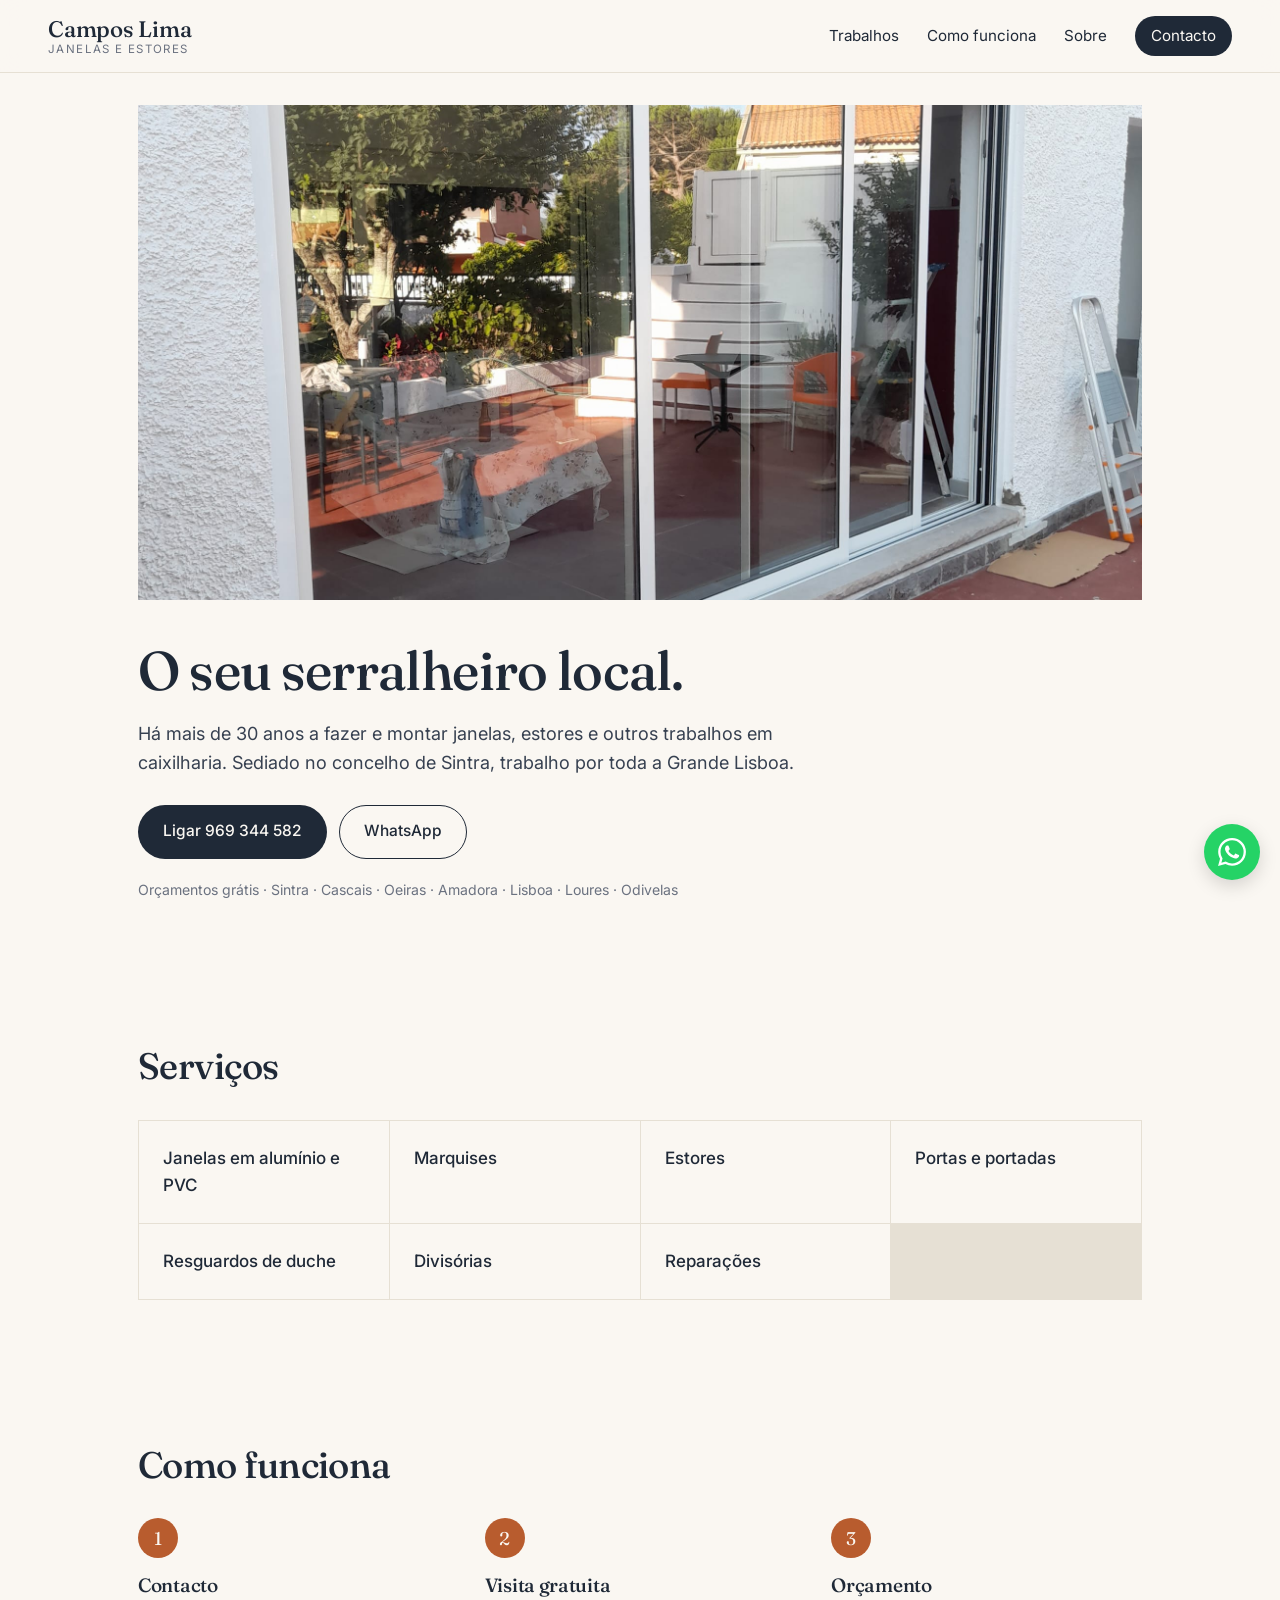
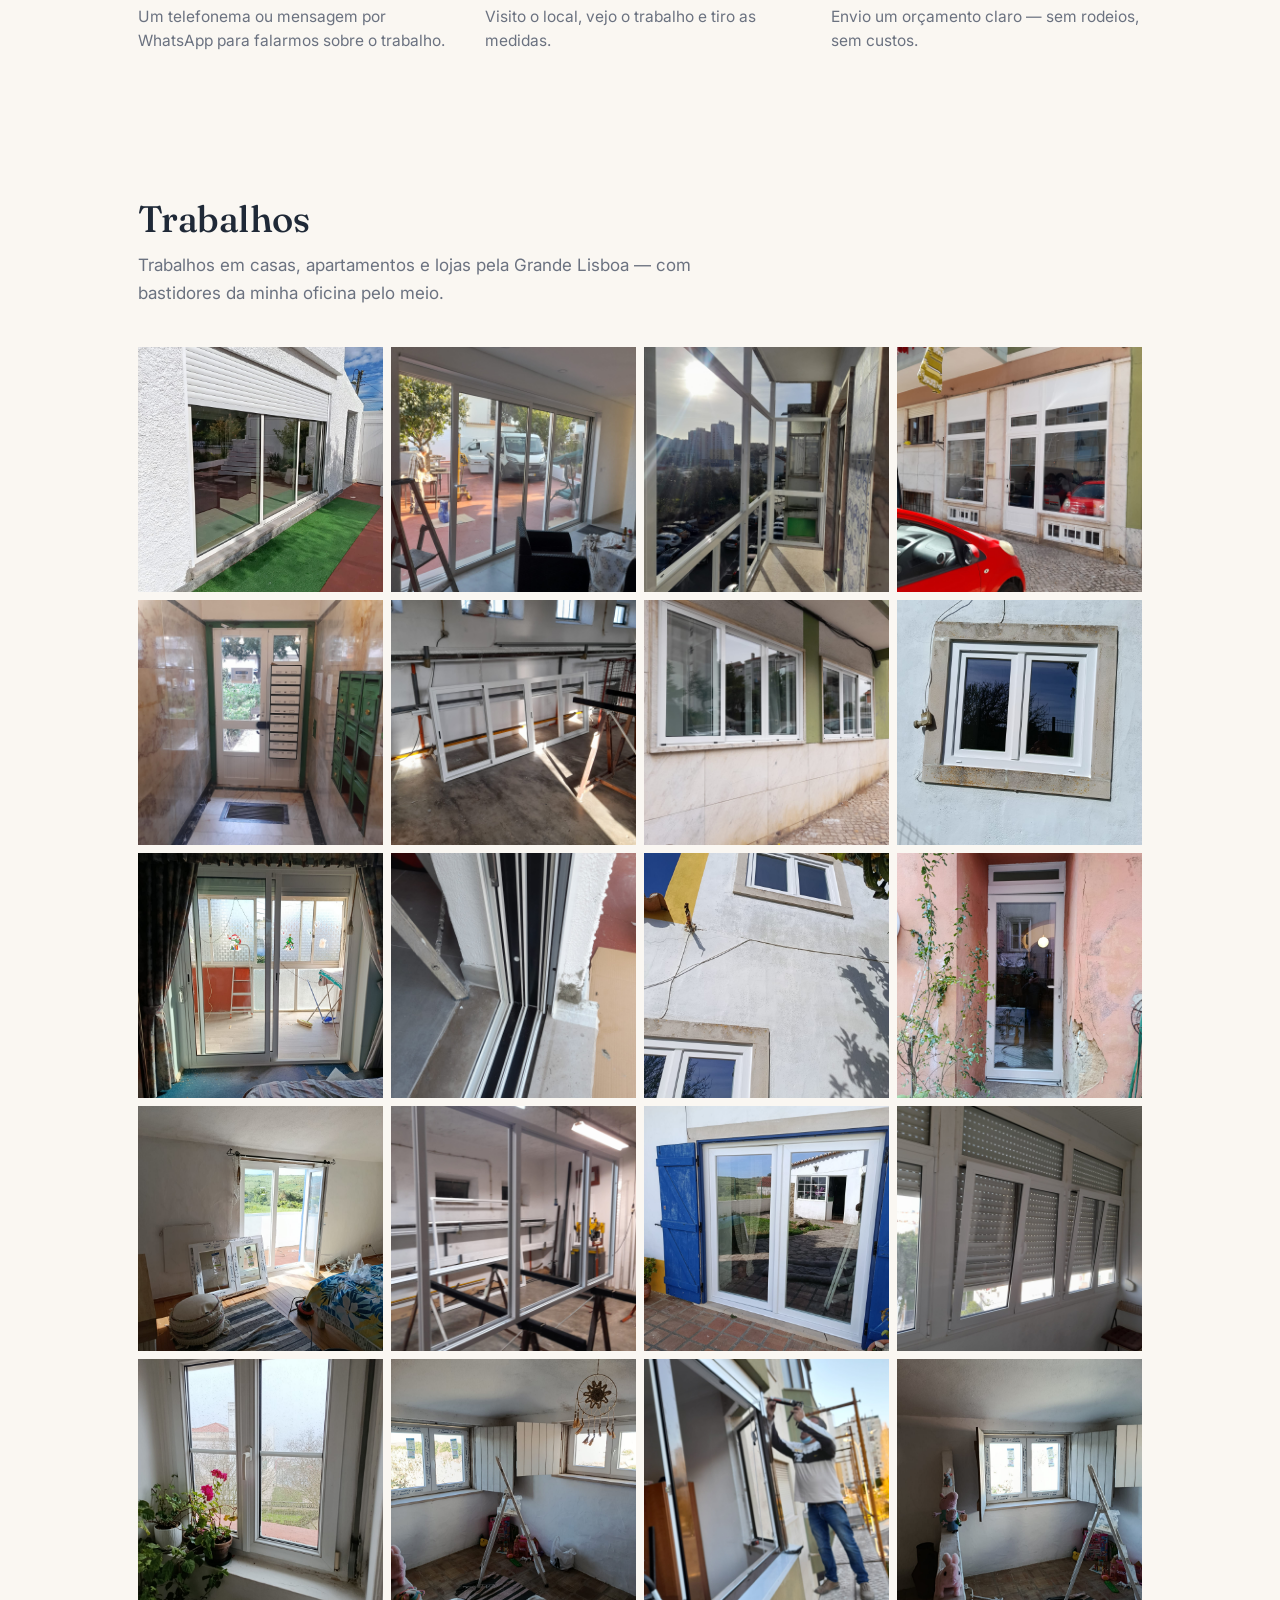
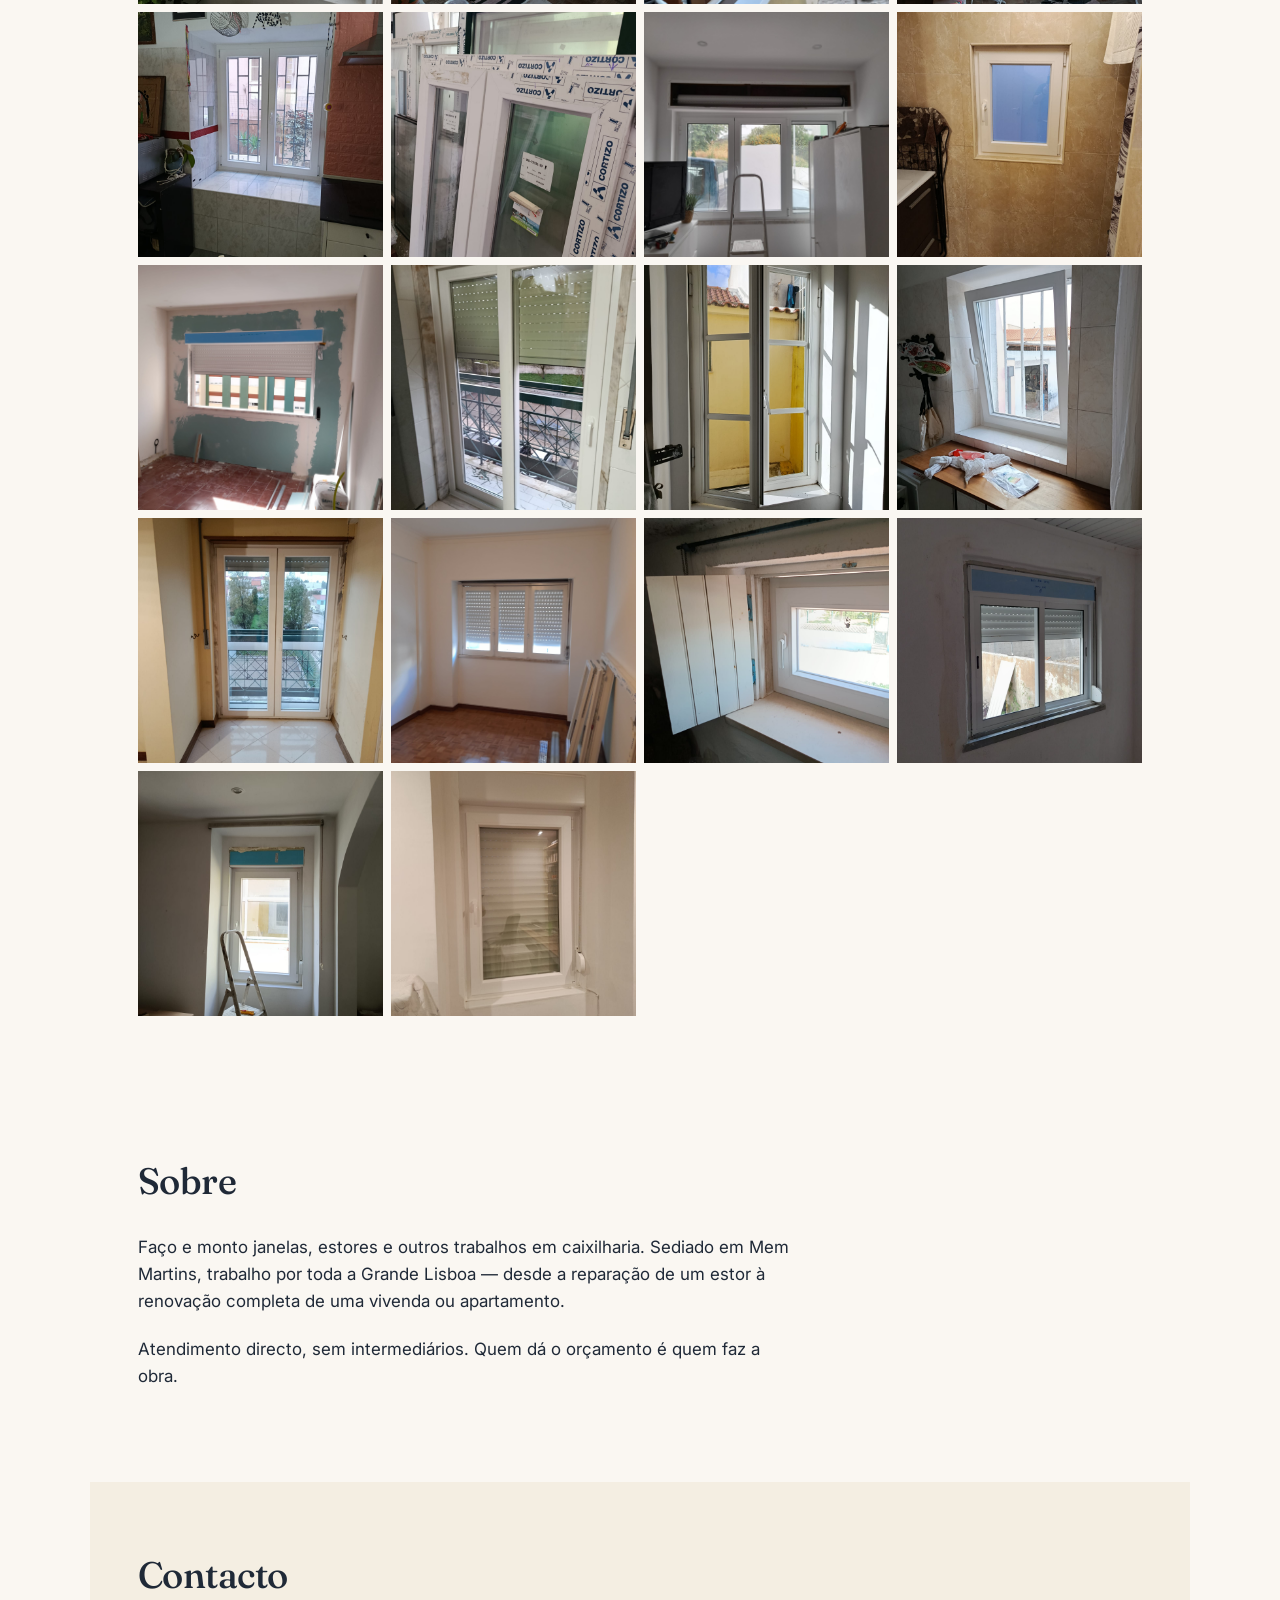
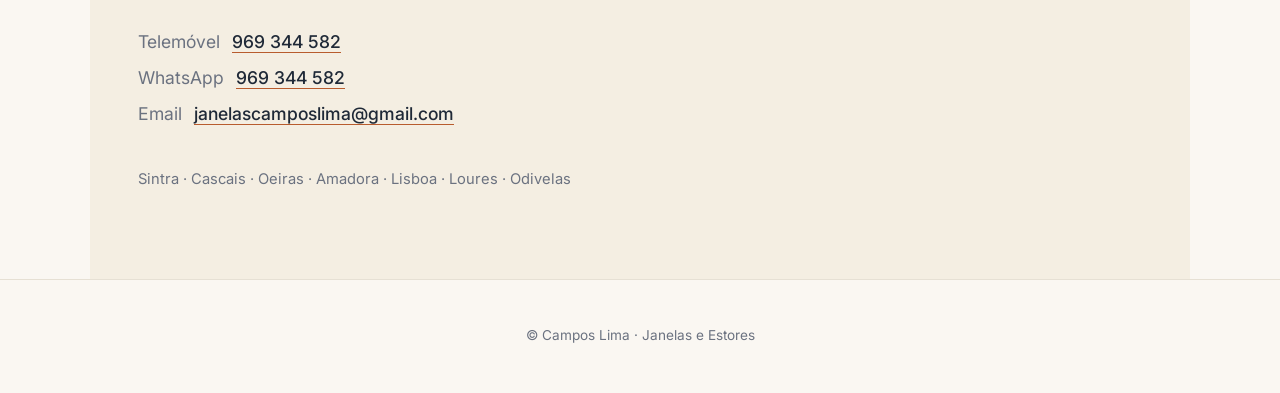
==== index.html @ 86a6bb9d "Refinar copy: tratamento formal, 1ª pessoa Sr. Lima, "caixilharia" como umbrella, geografia clara - " ====
<!DOCTYPE html>
<html lang="pt-PT">
<head>
  <meta charset="UTF-8">
  <meta name="viewport" content="width=device-width, initial-scale=1">
  <title>Campos Lima — Janelas e Estores | Sintra · Grande Lisboa</title>
  <meta name="description" content="Caixilharia em alumínio e PVC: janelas, estores, marquises, portas e reparações. Há mais de 30 anos a servir Sintra, Cascais, Oeiras, Amadora, Lisboa, Loures e Odivelas. Orçamentos grátis.">

  <link rel="preconnect" href="https://fonts.googleapis.com">
  <link rel="preconnect" href="https://fonts.gstatic.com" crossorigin>
  <link rel="stylesheet" href="https://fonts.googleapis.com/css2?family=Fraunces:opsz,wght@9..144,400;9..144,500&family=Inter:wght@400;500&display=swap">

  <link rel="stylesheet" href="style.css">
</head>
<body>

  <header class="header">
    <a href="/" class="brand">
      <span class="brand-name">Campos Lima</span>
      <span class="brand-tag">Janelas e Estores</span>
    </a>
    <nav class="nav">
      <a href="#trabalhos">Trabalhos</a>
      <a href="#como-funciona">Como funciona</a>
      <a href="#sobre">Sobre</a>
      <a href="#contacto" class="cta">Contacto</a>
    </nav>
  </header>

  <main>

    <section class="section hero">
      <img class="hero-photo" src="fotos/obra-01.jpg" alt="Trabalho em janelas e marquise de Campos Lima">
      <div class="hero-text">
        <h1>O seu serralheiro local.</h1>
        <p class="lead">Há mais de 30 anos a fazer e montar janelas, estores e outros trabalhos em caixilharia. Sediado no concelho de Sintra, trabalho por toda a Grande Lisboa.</p>
        <div class="actions">
          <a href="tel:+351969344582" class="btn btn-primary">Ligar 969 344 582</a>
          <a href="https://wa.me/351969344582" class="btn btn-ghost">WhatsApp</a>
        </div>
        <p class="hero-meta">Orçamentos grátis · Sintra · Cascais · Oeiras · Amadora · Lisboa · Loures · Odivelas</p>
      </div>
    </section>

    <section class="section services">
      <h2>Serviços</h2>
      <ul class="services-list">
        <li>Janelas em alumínio e PVC</li>
        <li>Marquises</li>
        <li>Estores</li>
        <li>Portas e portadas</li>
        <li>Resguardos de duche</li>
        <li>Divisórias</li>
        <li>Reparações</li>
      </ul>
    </section>

    <section class="section process" id="como-funciona">
      <h2>Como funciona</h2>
      <ol class="steps">
        <li>
          <span class="step-number">1</span>
          <h3>Contacto</h3>
          <p>Um telefonema ou mensagem por WhatsApp para falarmos sobre o trabalho.</p>
        </li>
        <li>
          <span class="step-number">2</span>
          <h3>Visita gratuita</h3>
          <p>Visito o local, vejo o trabalho e tiro as medidas.</p>
        </li>
        <li>
          <span class="step-number">3</span>
          <h3>Orçamento</h3>
          <p>Envio um orçamento claro — sem rodeios, sem custos.</p>
        </li>
      </ol>
    </section>

    <section class="section portfolio" id="trabalhos">
      <h2>Trabalhos</h2>
      <p class="section-intro">Trabalhos em casas, apartamentos e lojas pela Grande Lisboa — com bastidores da minha oficina pelo meio.</p>
      <ul class="gallery">
        <li><img src="fotos/obra-02.jpg" alt="Trabalho Campos Lima" loading="lazy"></li>
        <li><img src="fotos/obra-03.jpg" alt="Trabalho Campos Lima" loading="lazy"></li>
        <li><img src="fotos/obra-04.jpg" alt="Trabalho Campos Lima" loading="lazy"></li>
        <li><img src="fotos/obra-05.jpg" alt="Trabalho Campos Lima" loading="lazy"></li>
        <li><img src="fotos/obra-06.jpg" alt="Trabalho Campos Lima" loading="lazy"></li>
        <li><img src="fotos/obra-07.jpg" alt="Trabalho Campos Lima" loading="lazy"></li>
        <li><img src="fotos/obra-08.jpg" alt="Trabalho Campos Lima" loading="lazy"></li>
        <li><img src="fotos/obra-09.jpg" alt="Trabalho Campos Lima" loading="lazy"></li>
        <li><img src="fotos/obra-10.jpg" alt="Trabalho Campos Lima" loading="lazy"></li>
        <li><img src="fotos/obra-11.jpg" alt="Trabalho Campos Lima" loading="lazy"></li>
        <li><img src="fotos/obra-12.jpg" alt="Trabalho Campos Lima" loading="lazy"></li>
        <li><img src="fotos/obra-13.jpg" alt="Trabalho Campos Lima" loading="lazy"></li>
        <li><img src="fotos/obra-14.jpg" alt="Trabalho Campos Lima" loading="lazy"></li>
        <li><img src="fotos/obra-15.jpg" alt="Trabalho Campos Lima" loading="lazy"></li>
        <li><img src="fotos/obra-16.jpg" alt="Trabalho Campos Lima" loading="lazy"></li>
        <li><img src="fotos/obra-17.jpg" alt="Trabalho Campos Lima" loading="lazy"></li>
        <li><img src="fotos/obra-18.jpg" alt="Trabalho Campos Lima" loading="lazy"></li>
        <li><img src="fotos/obra-19.jpg" alt="Trabalho Campos Lima" loading="lazy"></li>
        <li><img src="fotos/obra-20.jpg" alt="Trabalho Campos Lima" loading="lazy"></li>
        <li><img src="fotos/obra-21.jpg" alt="Trabalho Campos Lima" loading="lazy"></li>
        <li><img src="fotos/obra-22.jpg" alt="Trabalho Campos Lima" loading="lazy"></li>
        <li><img src="fotos/obra-23.jpg" alt="Trabalho Campos Lima" loading="lazy"></li>
        <li><img src="fotos/obra-24.jpg" alt="Trabalho Campos Lima" loading="lazy"></li>
        <li><img src="fotos/obra-25.jpg" alt="Trabalho Campos Lima" loading="lazy"></li>
        <li><img src="fotos/obra-26.jpg" alt="Trabalho Campos Lima" loading="lazy"></li>
        <li><img src="fotos/obra-27.jpg" alt="Trabalho Campos Lima" loading="lazy"></li>
        <li><img src="fotos/obra-28.jpg" alt="Trabalho Campos Lima" loading="lazy"></li>
        <li><img src="fotos/obra-29.jpg" alt="Trabalho Campos Lima" loading="lazy"></li>
        <li><img src="fotos/obra-30.jpg" alt="Trabalho Campos Lima" loading="lazy"></li>
        <li><img src="fotos/obra-31.jpg" alt="Trabalho Campos Lima" loading="lazy"></li>
        <li><img src="fotos/obra-32.jpg" alt="Trabalho Campos Lima" loading="lazy"></li>
        <li><img src="fotos/obra-33.jpg" alt="Trabalho Campos Lima" loading="lazy"></li>
        <li><img src="fotos/obra-34.jpg" alt="Trabalho Campos Lima" loading="lazy"></li>
        <li><img src="fotos/obra-35.jpg" alt="Trabalho Campos Lima" loading="lazy"></li>
      </ul>
    </section>

    <section class="section about" id="sobre">
      <h2>Sobre</h2>
      <p>Faço e monto janelas, estores e outros trabalhos em caixilharia. Sediado em Mem Martins, trabalho por toda a Grande Lisboa — desde a reparação de um estor à renovação completa de uma vivenda ou apartamento.</p>
      <p>Atendimento directo, sem intermediários. Quem dá o orçamento é quem faz a obra.</p>
    </section>

    <section class="section contact" id="contacto">
      <h2>Contacto</h2>
      <p class="contact-line"><span class="label">Telemóvel</span><a href="tel:+351969344582">969 344 582</a></p>
      <p class="contact-line"><span class="label">WhatsApp</span><a href="https://wa.me/351969344582">969 344 582</a></p>
      <p class="contact-line"><span class="label">Email</span><a href="mailto:janelascamposlima@gmail.com">janelascamposlima@gmail.com</a></p>
      <p class="contact-area">Sintra · Cascais · Oeiras · Amadora · Lisboa · Loures · Odivelas</p>
    </section>

  </main>

  <footer class="footer">
    <p>&copy; Campos Lima · Janelas e Estores</p>
  </footer>

  <a class="whatsapp-fab" href="https://wa.me/351969344582" target="_blank" rel="noopener" aria-label="Falar por WhatsApp">
    <svg viewBox="0 0 24 24" width="28" height="28" fill="currentColor" aria-hidden="true">
      <path d="M17.472 14.382c-.297-.149-1.758-.867-2.03-.967-.273-.099-.471-.148-.67.15-.197.297-.767.966-.94 1.164-.173.198-.347.223-.644.075-.297-.15-1.255-.463-2.39-1.475-.883-.788-1.48-1.761-1.653-2.059-.173-.297-.018-.458.13-.606.134-.133.297-.347.446-.52.149-.174.198-.298.298-.497.099-.198.05-.371-.025-.52-.075-.149-.669-1.612-.916-2.207-.242-.579-.487-.5-.669-.51-.173-.008-.371-.01-.57-.01-.198 0-.52.074-.792.372-.272.297-1.04 1.016-1.04 2.479 0 1.462 1.065 2.875 1.213 3.074.149.198 2.096 3.2 5.077 4.487.71.306 1.263.489 1.694.625.712.227 1.36.195 1.871.118.571-.085 1.758-.719 2.006-1.413.248-.694.248-1.289.173-1.413-.074-.124-.272-.198-.57-.347M12.05 21.785h-.004a9.87 9.87 0 01-5.031-1.378l-.361-.214-3.741.982.998-3.648-.235-.374a9.86 9.86 0 01-1.51-5.26c.001-5.45 4.436-9.884 9.888-9.884 2.64 0 5.122 1.03 6.988 2.898a9.825 9.825 0 012.893 6.994c-.003 5.45-4.437 9.884-9.885 9.884m8.413-18.297A11.815 11.815 0 0012.05 0C5.495 0 .16 5.335.157 11.892c0 2.096.547 4.142 1.588 5.945L.057 24l6.305-1.654a11.882 11.882 0 005.683 1.448h.005c6.554 0 11.89-5.335 11.893-11.892a11.821 11.821 0 00-3.48-8.413"/>
    </svg>
  </a>

</body>
</html>
---- style.css ----
/* Campos Lima — Janelas e Estores
 * Paleta: warm precision (charcoal + cream + ocre)
 * Tipografia: Fraunces (serif, headings) + Inter (sans, body)
 * Zero JS, zero build, zero dependências além das fontes
 */

:root {
  --ink: #1f2937;
  --paper: #faf7f2;
  --paper-warm: #f4eee2;
  --accent: #b85c2e;
  --muted: #6b7280;
  --line: #e6e0d4;
  --whatsapp: #25d366;

  --max: 1100px;
  --gutter: clamp(1.25rem, 4vw, 3rem);
}

*, *::before, *::after { box-sizing: border-box; }

html { scroll-behavior: smooth; }

body {
  margin: 0;
  font: 400 1.0625rem/1.6 'Inter', system-ui, -apple-system, sans-serif;
  color: var(--ink);
  background: var(--paper);
  -webkit-font-smoothing: antialiased;
  text-rendering: optimizeLegibility;
}

img { display: block; max-width: 100%; }

a { color: inherit; text-decoration: none; }

h1, h2, h3 {
  font-family: 'Fraunces', Georgia, serif;
  font-weight: 500;
  line-height: 1.15;
  letter-spacing: -0.015em;
  margin: 0;
}

/* ---------- Header ---------- */

.header {
  position: sticky;
  top: 0;
  z-index: 50;
  display: flex;
  align-items: center;
  justify-content: space-between;
  gap: 2rem;
  padding: 1rem var(--gutter);
  background: rgba(250, 247, 242, 0.9);
  backdrop-filter: blur(12px);
  border-bottom: 1px solid var(--line);
}

.brand { display: flex; flex-direction: column; line-height: 1.1; }
.brand-name {
  font-family: 'Fraunces', serif;
  font-size: 1.4rem;
  font-weight: 500;
  letter-spacing: -0.01em;
}
.brand-tag {
  font-size: 0.72rem;
  letter-spacing: 0.12em;
  text-transform: uppercase;
  color: var(--muted);
  margin-top: 2px;
}

.nav {
  display: flex;
  gap: 1.75rem;
  align-items: center;
  font-size: 0.95rem;
}
.nav .cta {
  background: var(--ink);
  color: var(--paper);
  padding: 0.5rem 1rem;
  border-radius: 999px;
}

@media (max-width: 720px) {
  .nav a:not(.cta) { display: none; }
}

/* ---------- Section base ---------- */

.section {
  max-width: var(--max);
  margin: 0 auto;
  padding: 4.5rem var(--gutter);
}

.section h2 {
  font-size: clamp(1.65rem, 3.5vw, 2.3rem);
  margin-bottom: 2rem;
}

.section-intro {
  max-width: 52ch;
  color: var(--muted);
  margin: -1.25rem 0 2.5rem;
}

/* ---------- Hero ---------- */

.hero { padding-top: 2rem; }

.hero-photo {
  width: 100%;
  height: clamp(280px, 55vh, 540px);
  object-fit: cover;
  background: var(--line);
}

.hero-text { padding-top: 2.5rem; max-width: 62ch; }

.hero h1 {
  font-size: clamp(2.1rem, 5.5vw, 3.4rem);
  margin-bottom: 1rem;
}

.hero .lead {
  font-size: 1.13rem;
  color: #374151;
  margin: 0 0 1.75rem;
}

.hero-meta {
  font-size: 0.88rem;
  color: var(--muted);
  margin: 1.25rem 0 0;
}

.actions {
  display: flex;
  gap: 0.75rem;
  flex-wrap: wrap;
}

.btn {
  display: inline-block;
  padding: 0.85rem 1.5rem;
  font-size: 0.97rem;
  font-weight: 500;
  border-radius: 999px;
  border: 1px solid transparent;
  transition: transform 0.15s ease;
}
.btn:hover { transform: translateY(-1px); }
.btn-primary { background: var(--ink); color: var(--paper); }
.btn-ghost { background: transparent; border-color: var(--ink); color: var(--ink); }

/* ---------- Services ---------- */

.services-list {
  list-style: none;
  padding: 0;
  margin: 0;
  display: grid;
  grid-template-columns: repeat(auto-fit, minmax(220px, 1fr));
  gap: 1px;
  background: var(--line);
  border: 1px solid var(--line);
}

.services-list li {
  background: var(--paper);
  padding: 1.5rem;
  font-weight: 500;
}

/* ---------- Process ---------- */

.steps {
  list-style: none;
  padding: 0;
  margin: 0;
  display: grid;
  grid-template-columns: repeat(auto-fit, minmax(240px, 1fr));
  gap: 2.25rem;
}

.step-number {
  display: inline-flex;
  align-items: center;
  justify-content: center;
  width: 2.5rem;
  height: 2.5rem;
  border-radius: 50%;
  background: var(--accent);
  color: var(--paper);
  font-family: 'Fraunces', serif;
  font-size: 1.15rem;
  margin-bottom: 1rem;
}

.steps h3 { font-size: 1.2rem; margin-bottom: 0.5rem; }
.steps p { color: var(--muted); font-size: 0.97rem; margin: 0; }

/* ---------- Gallery ---------- */

.gallery {
  list-style: none;
  padding: 0;
  margin: 0;
  display: grid;
  grid-template-columns: repeat(auto-fill, minmax(220px, 1fr));
  gap: 0.5rem;
}

.gallery li {
  aspect-ratio: 1;
  overflow: hidden;
  background: var(--line);
}

.gallery img {
  width: 100%;
  height: 100%;
  object-fit: cover;
  transition: transform 0.4s ease;
}

.gallery li:hover img { transform: scale(1.04); }

/* ---------- About ---------- */

.about p {
  max-width: 60ch;
  font-size: 1.06rem;
  margin: 0 0 1.25rem;
}

/* ---------- Contact ---------- */

.contact { background: var(--paper-warm); }

.contact-line {
  font-size: 1.1rem;
  margin: 0 0 0.5rem;
}

.contact-line .label {
  color: var(--muted);
  margin-right: 0.75rem;
}

.contact-line a {
  font-weight: 500;
  border-bottom: 1px solid var(--accent);
}

.contact-area {
  color: var(--muted);
  font-size: 0.92rem;
  margin-top: 2.5rem;
}

/* ---------- Footer ---------- */

.footer {
  border-top: 1px solid var(--line);
  padding: 2rem var(--gutter);
  text-align: center;
  font-size: 0.85rem;
  color: var(--muted);
}

/* ---------- WhatsApp floating action button ---------- */

.whatsapp-fab {
  position: fixed;
  bottom: 1.25rem;
  right: 1.25rem;
  width: 56px;
  height: 56px;
  background: var(--whatsapp);
  color: white;
  border-radius: 50%;
  display: flex;
  align-items: center;
  justify-content: center;
  box-shadow: 0 6px 18px rgba(0, 0, 0, 0.15);
  z-index: 100;
  transition: transform 0.2s ease;
}

.whatsapp-fab:hover { transform: translateY(-2px); }
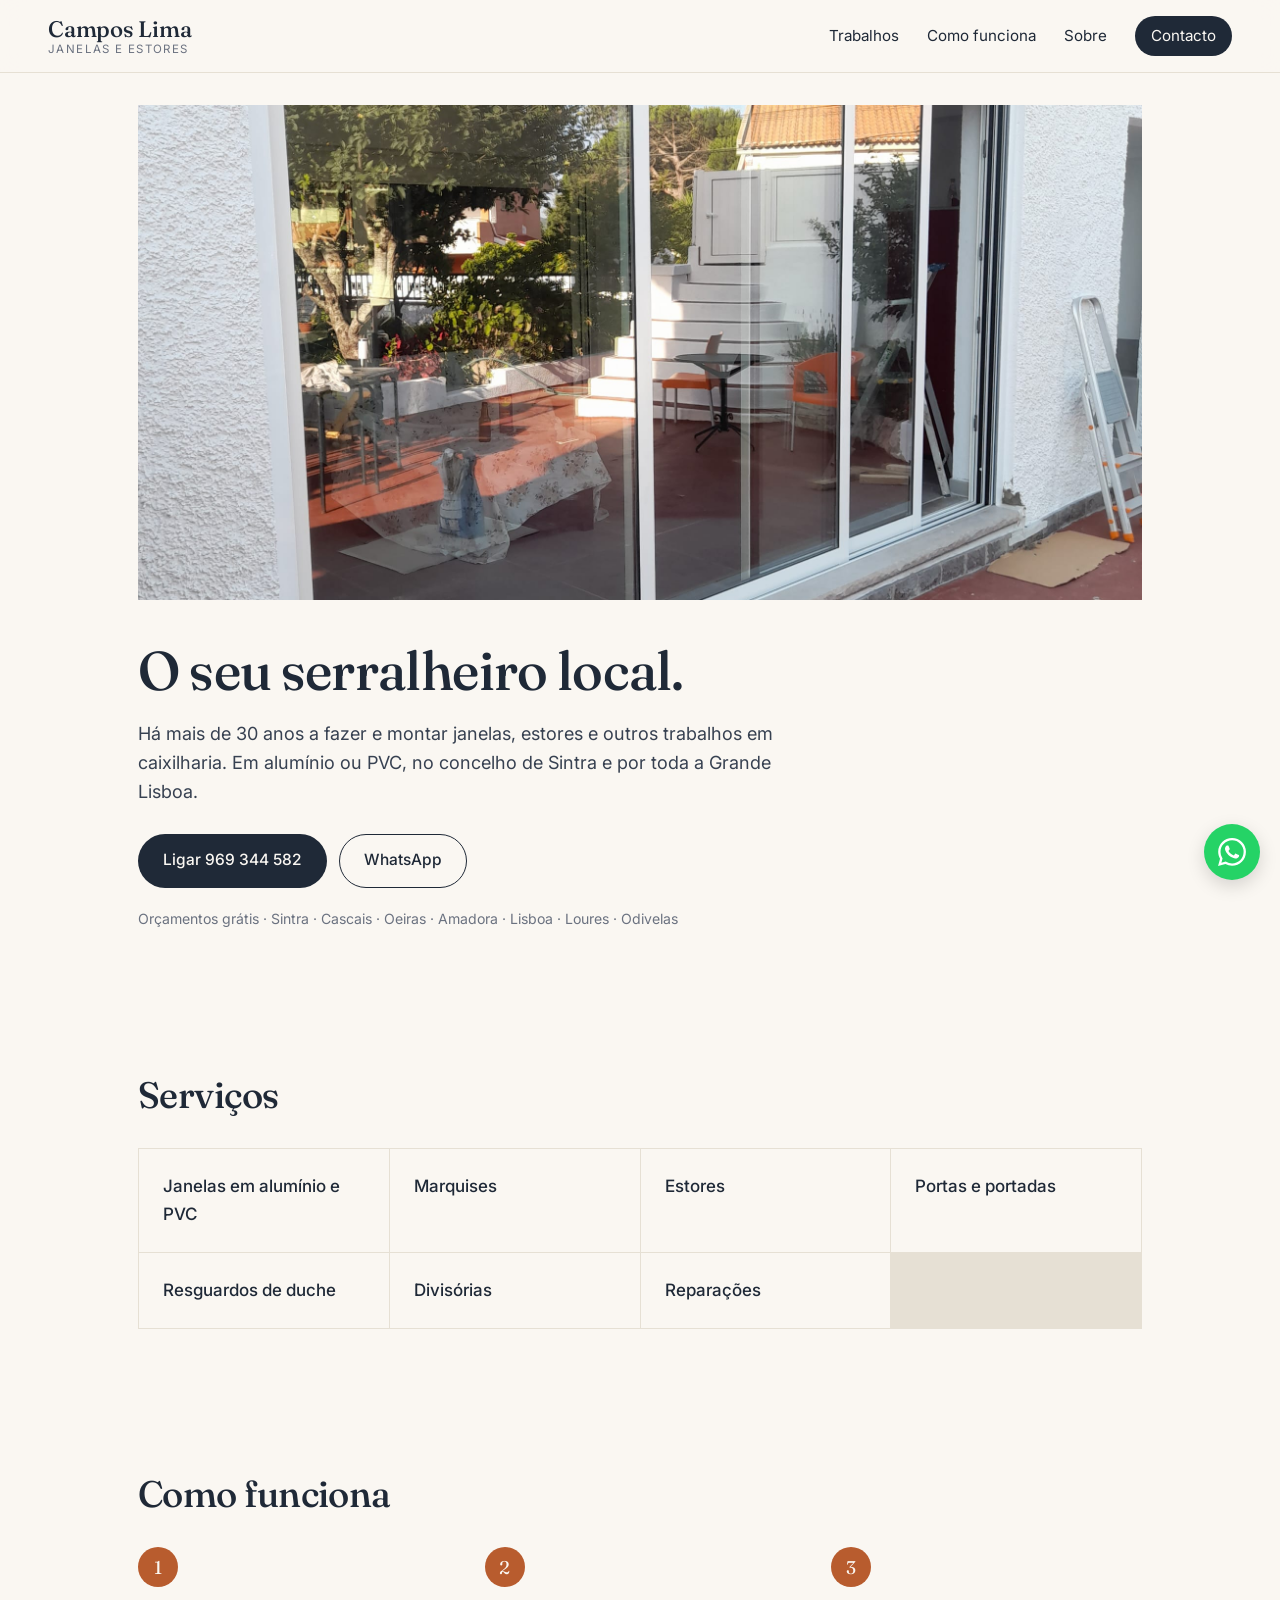
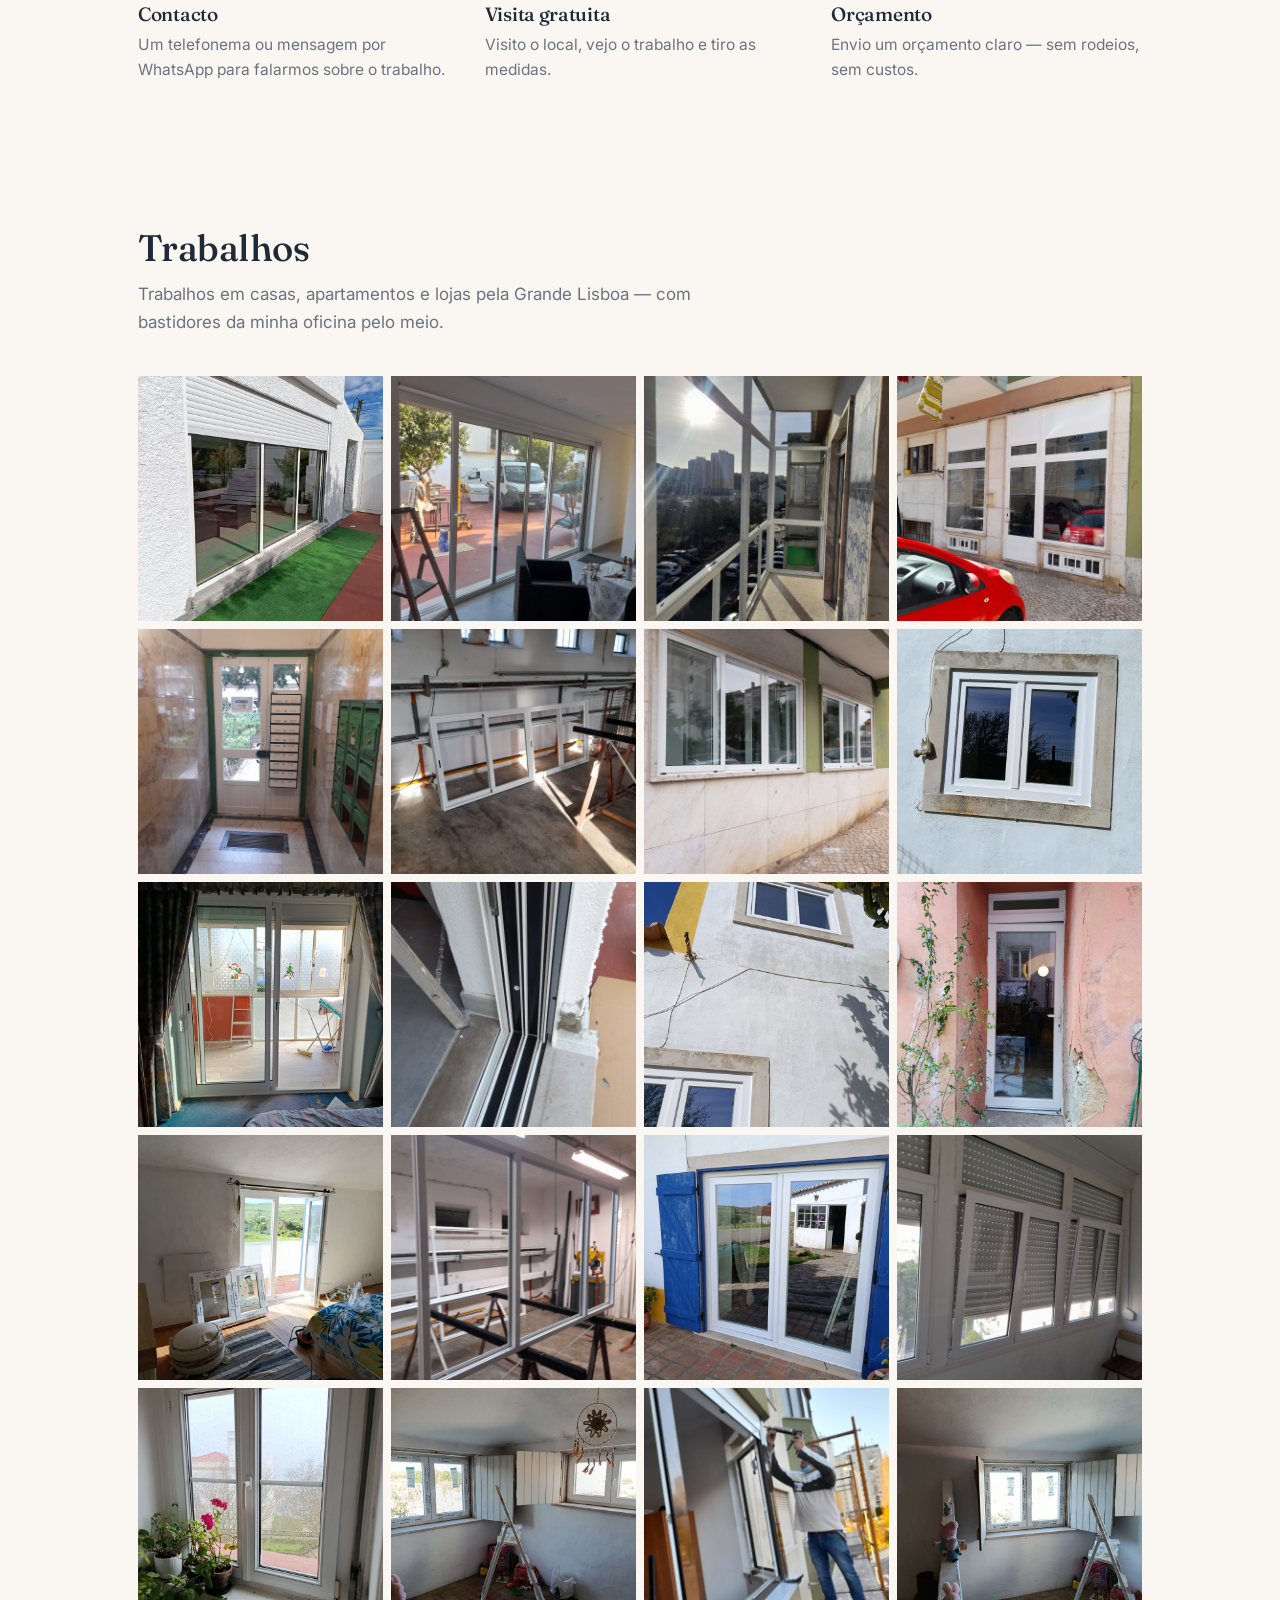
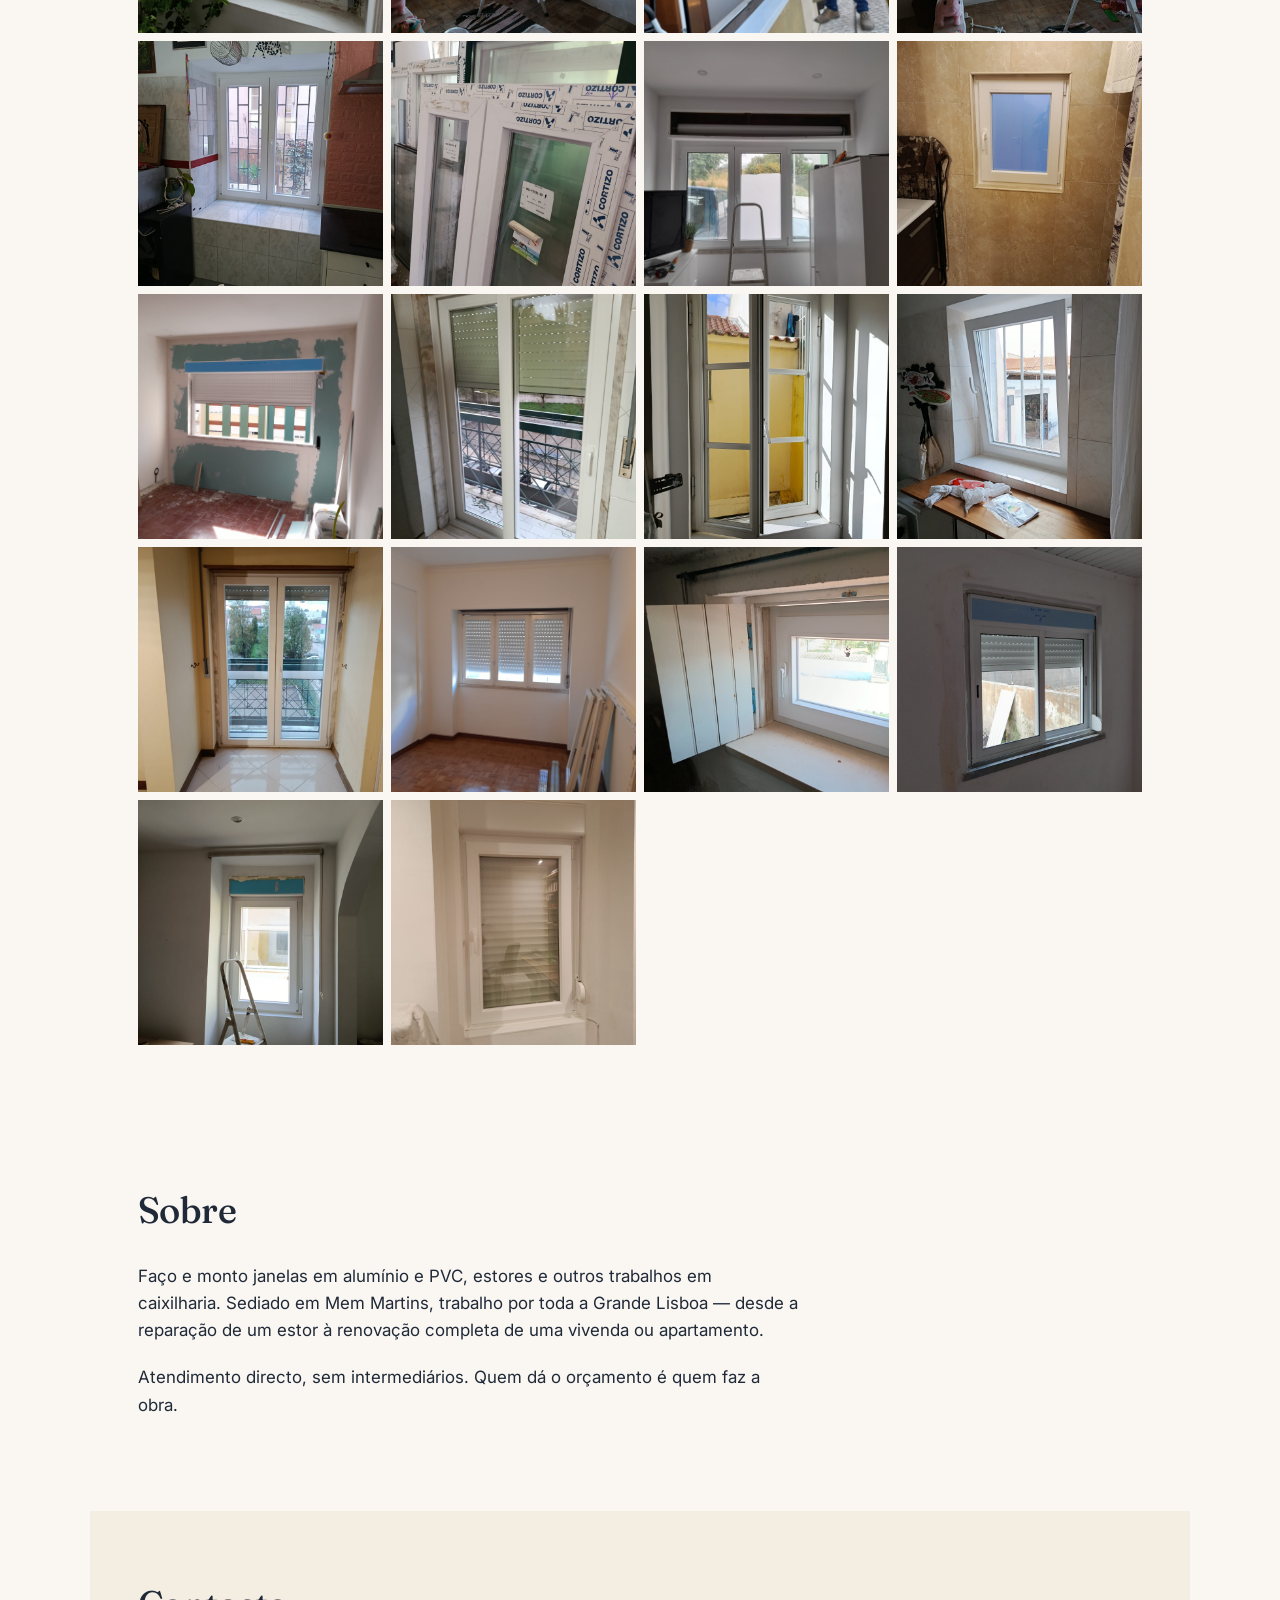
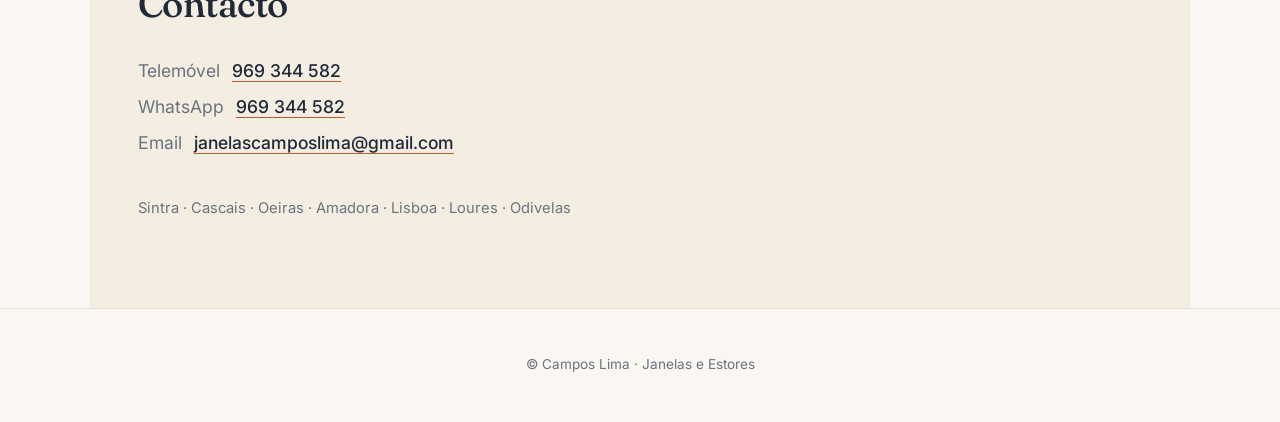
==== commit 9d1b90c7: "Clarificar alumínio + PVC sem comprometer honestidade dos 30 anos PVC é oferta mais recente — não po" ====
--- a/index.html
+++ b/index.html
@@ -33,7 +33,7 @@
       <img class="hero-photo" src="fotos/obra-01.jpg" alt="Trabalho em janelas e marquise de Campos Lima">
       <div class="hero-text">
         <h1>O seu serralheiro local.</h1>
-        <p class="lead">Há mais de 30 anos a fazer e montar janelas, estores e outros trabalhos em caixilharia. Sediado no concelho de Sintra, trabalho por toda a Grande Lisboa.</p>
+        <p class="lead">Há mais de 30 anos a fazer e montar janelas, estores e outros trabalhos em caixilharia. Em alumínio ou PVC, no concelho de Sintra e por toda a Grande Lisboa.</p>
         <div class="actions">
           <a href="tel:+351969344582" class="btn btn-primary">Ligar 969 344 582</a>
           <a href="https://wa.me/351969344582" class="btn btn-ghost">WhatsApp</a>
@@ -119,7 +119,7 @@
 
     <section class="section about" id="sobre">
       <h2>Sobre</h2>
-      <p>Faço e monto janelas, estores e outros trabalhos em caixilharia. Sediado em Mem Martins, trabalho por toda a Grande Lisboa — desde a reparação de um estor à renovação completa de uma vivenda ou apartamento.</p>
+      <p>Faço e monto janelas em alumínio e PVC, estores e outros trabalhos em caixilharia. Sediado em Mem Martins, trabalho por toda a Grande Lisboa — desde a reparação de um estor à renovação completa de uma vivenda ou apartamento.</p>
       <p>Atendimento directo, sem intermediários. Quem dá o orçamento é quem faz a obra.</p>
     </section>
 
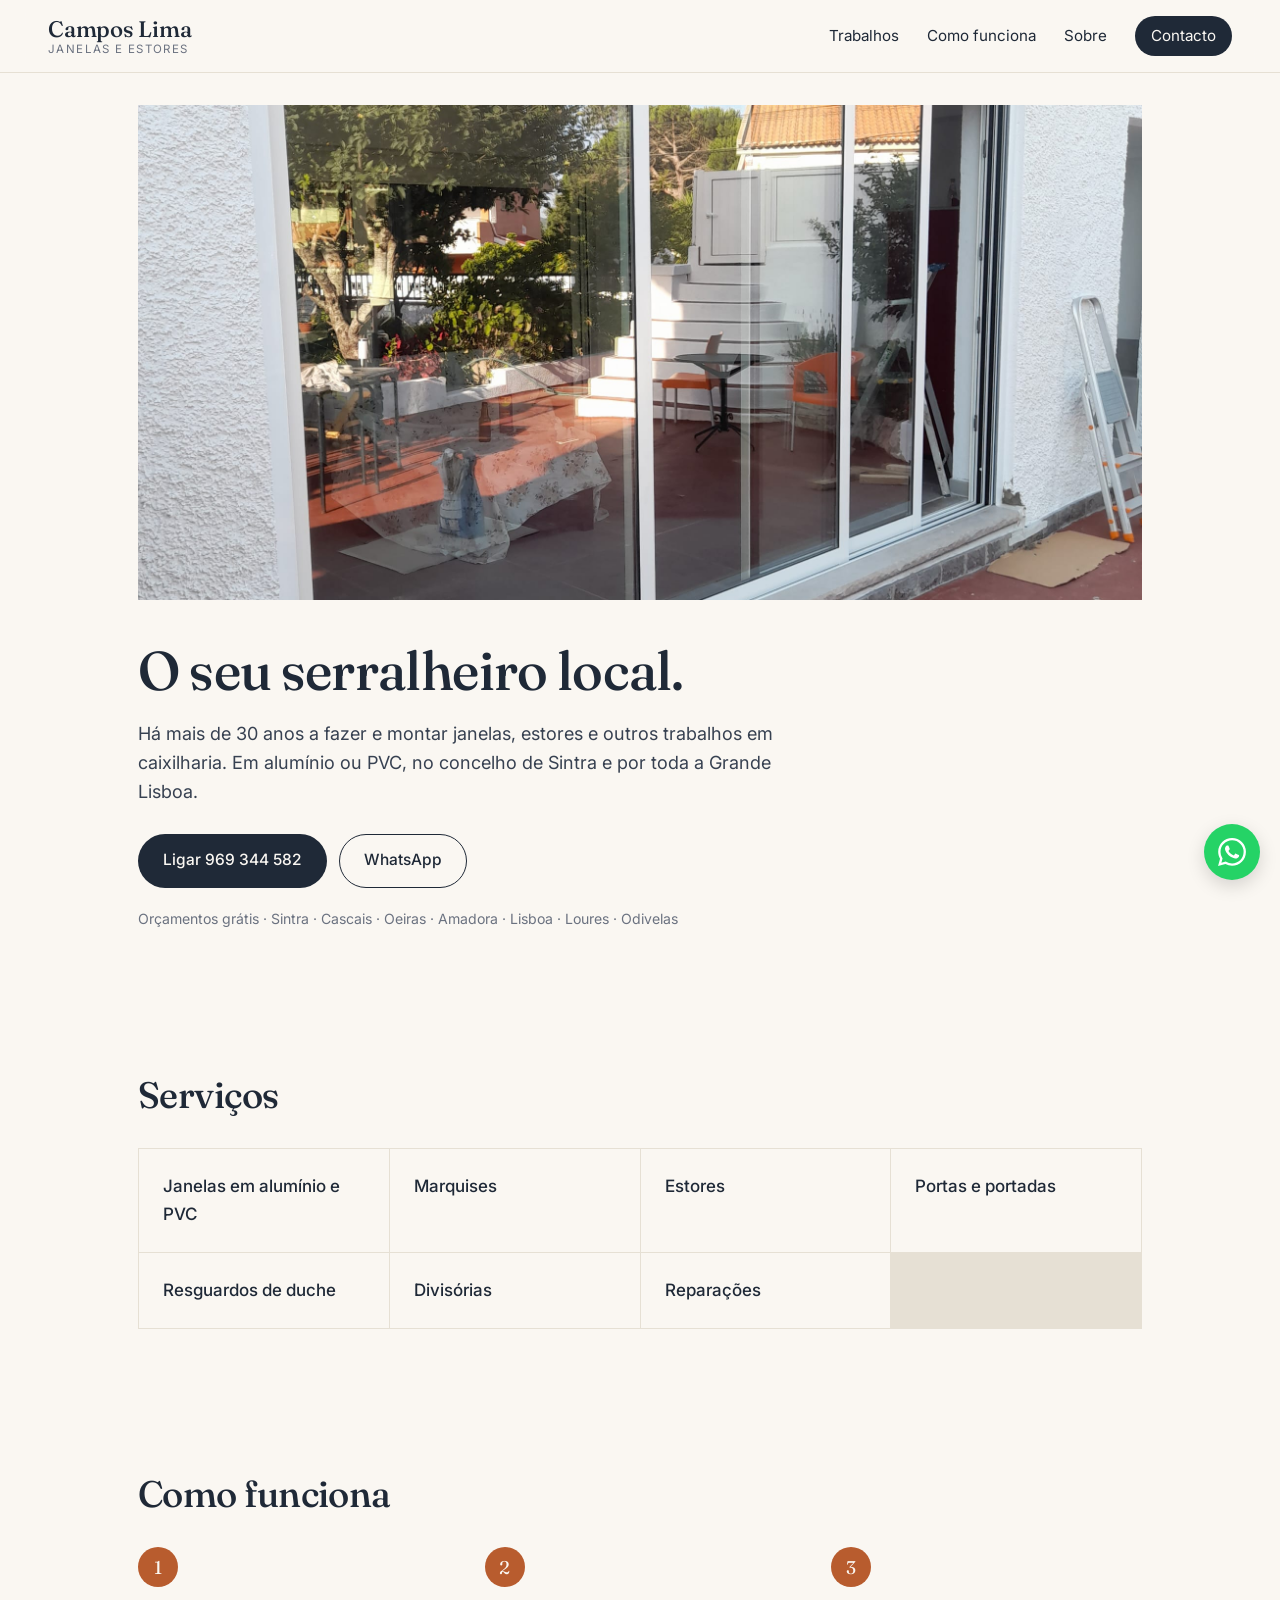
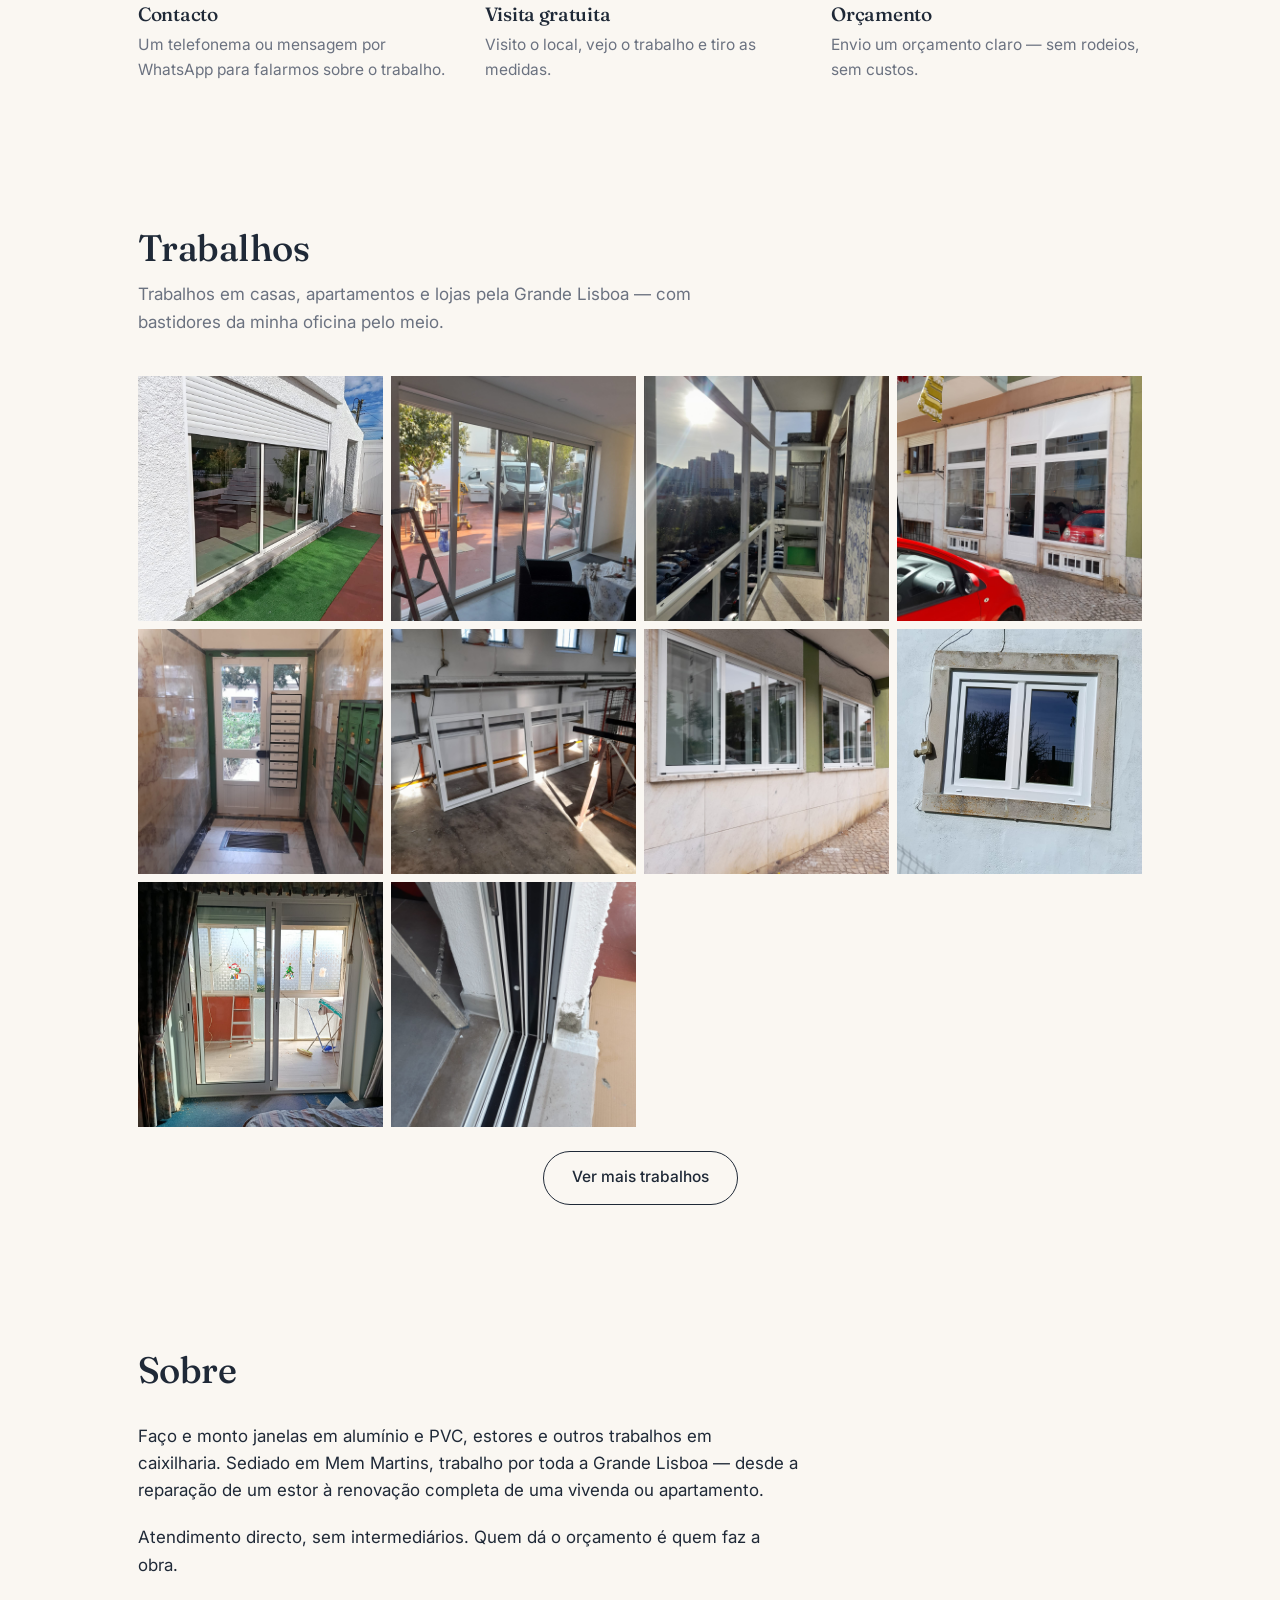
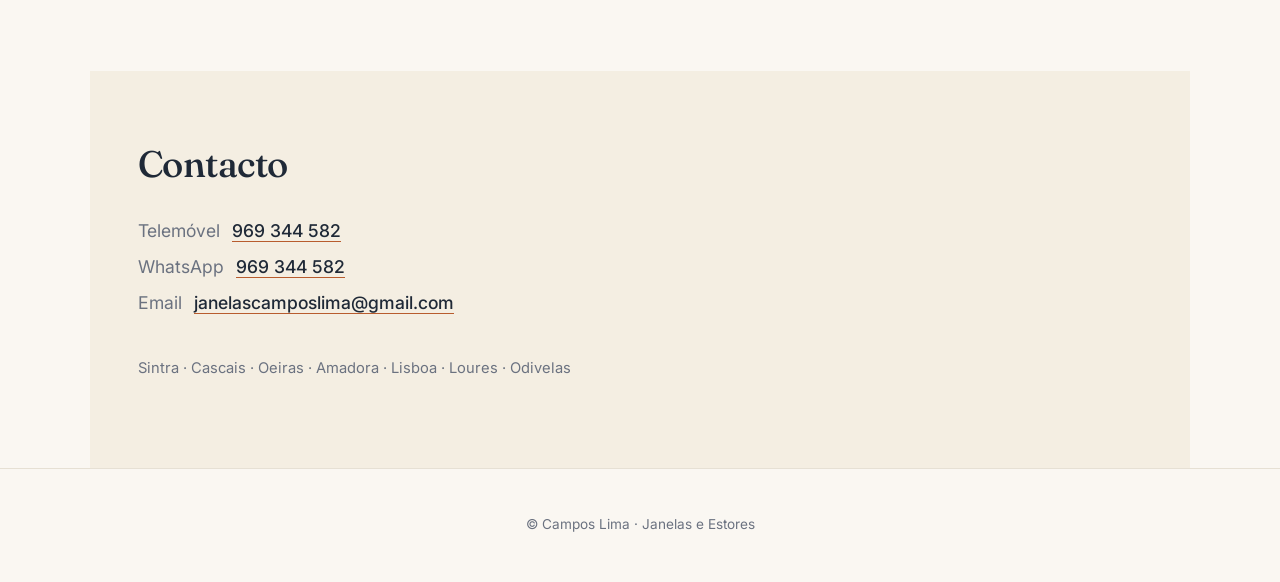
==== commit f53c9791: "Mobile UX: menu hamburger + galeria com "Ver mais" - Header: <button class="nav-burger"> com animaçã" ====
--- a/index.html
+++ b/index.html
@@ -19,7 +19,10 @@
       <span class="brand-name">Campos Lima</span>
       <span class="brand-tag">Janelas e Estores</span>
     </a>
-    <nav class="nav">
+    <button class="nav-burger" aria-expanded="false" aria-controls="primary-nav" aria-label="Menu">
+      <span></span><span></span><span></span>
+    </button>
+    <nav class="nav" id="primary-nav">
       <a href="#trabalhos">Trabalhos</a>
       <a href="#como-funciona">Como funciona</a>
       <a href="#sobre">Sobre</a>
@@ -90,31 +93,36 @@
         <li><img src="fotos/obra-09.jpg" alt="Trabalho Campos Lima" loading="lazy"></li>
         <li><img src="fotos/obra-10.jpg" alt="Trabalho Campos Lima" loading="lazy"></li>
         <li><img src="fotos/obra-11.jpg" alt="Trabalho Campos Lima" loading="lazy"></li>
-        <li><img src="fotos/obra-12.jpg" alt="Trabalho Campos Lima" loading="lazy"></li>
-        <li><img src="fotos/obra-13.jpg" alt="Trabalho Campos Lima" loading="lazy"></li>
-        <li><img src="fotos/obra-14.jpg" alt="Trabalho Campos Lima" loading="lazy"></li>
-        <li><img src="fotos/obra-15.jpg" alt="Trabalho Campos Lima" loading="lazy"></li>
-        <li><img src="fotos/obra-16.jpg" alt="Trabalho Campos Lima" loading="lazy"></li>
-        <li><img src="fotos/obra-17.jpg" alt="Trabalho Campos Lima" loading="lazy"></li>
-        <li><img src="fotos/obra-18.jpg" alt="Trabalho Campos Lima" loading="lazy"></li>
-        <li><img src="fotos/obra-19.jpg" alt="Trabalho Campos Lima" loading="lazy"></li>
-        <li><img src="fotos/obra-20.jpg" alt="Trabalho Campos Lima" loading="lazy"></li>
-        <li><img src="fotos/obra-21.jpg" alt="Trabalho Campos Lima" loading="lazy"></li>
-        <li><img src="fotos/obra-22.jpg" alt="Trabalho Campos Lima" loading="lazy"></li>
-        <li><img src="fotos/obra-23.jpg" alt="Trabalho Campos Lima" loading="lazy"></li>
-        <li><img src="fotos/obra-24.jpg" alt="Trabalho Campos Lima" loading="lazy"></li>
-        <li><img src="fotos/obra-25.jpg" alt="Trabalho Campos Lima" loading="lazy"></li>
-        <li><img src="fotos/obra-26.jpg" alt="Trabalho Campos Lima" loading="lazy"></li>
-        <li><img src="fotos/obra-27.jpg" alt="Trabalho Campos Lima" loading="lazy"></li>
-        <li><img src="fotos/obra-28.jpg" alt="Trabalho Campos Lima" loading="lazy"></li>
-        <li><img src="fotos/obra-29.jpg" alt="Trabalho Campos Lima" loading="lazy"></li>
-        <li><img src="fotos/obra-30.jpg" alt="Trabalho Campos Lima" loading="lazy"></li>
-        <li><img src="fotos/obra-31.jpg" alt="Trabalho Campos Lima" loading="lazy"></li>
-        <li><img src="fotos/obra-32.jpg" alt="Trabalho Campos Lima" loading="lazy"></li>
-        <li><img src="fotos/obra-33.jpg" alt="Trabalho Campos Lima" loading="lazy"></li>
-        <li><img src="fotos/obra-34.jpg" alt="Trabalho Campos Lima" loading="lazy"></li>
-        <li><img src="fotos/obra-35.jpg" alt="Trabalho Campos Lima" loading="lazy"></li>
       </ul>
+      <details class="gallery-more">
+        <summary>Ver mais trabalhos</summary>
+        <ul class="gallery gallery-extra">
+          <li><img src="fotos/obra-12.jpg" alt="Trabalho Campos Lima" loading="lazy"></li>
+          <li><img src="fotos/obra-13.jpg" alt="Trabalho Campos Lima" loading="lazy"></li>
+          <li><img src="fotos/obra-14.jpg" alt="Trabalho Campos Lima" loading="lazy"></li>
+          <li><img src="fotos/obra-15.jpg" alt="Trabalho Campos Lima" loading="lazy"></li>
+          <li><img src="fotos/obra-16.jpg" alt="Trabalho Campos Lima" loading="lazy"></li>
+          <li><img src="fotos/obra-17.jpg" alt="Trabalho Campos Lima" loading="lazy"></li>
+          <li><img src="fotos/obra-18.jpg" alt="Trabalho Campos Lima" loading="lazy"></li>
+          <li><img src="fotos/obra-19.jpg" alt="Trabalho Campos Lima" loading="lazy"></li>
+          <li><img src="fotos/obra-20.jpg" alt="Trabalho Campos Lima" loading="lazy"></li>
+          <li><img src="fotos/obra-21.jpg" alt="Trabalho Campos Lima" loading="lazy"></li>
+          <li><img src="fotos/obra-22.jpg" alt="Trabalho Campos Lima" loading="lazy"></li>
+          <li><img src="fotos/obra-23.jpg" alt="Trabalho Campos Lima" loading="lazy"></li>
+          <li><img src="fotos/obra-24.jpg" alt="Trabalho Campos Lima" loading="lazy"></li>
+          <li><img src="fotos/obra-25.jpg" alt="Trabalho Campos Lima" loading="lazy"></li>
+          <li><img src="fotos/obra-26.jpg" alt="Trabalho Campos Lima" loading="lazy"></li>
+          <li><img src="fotos/obra-27.jpg" alt="Trabalho Campos Lima" loading="lazy"></li>
+          <li><img src="fotos/obra-28.jpg" alt="Trabalho Campos Lima" loading="lazy"></li>
+          <li><img src="fotos/obra-29.jpg" alt="Trabalho Campos Lima" loading="lazy"></li>
+          <li><img src="fotos/obra-30.jpg" alt="Trabalho Campos Lima" loading="lazy"></li>
+          <li><img src="fotos/obra-31.jpg" alt="Trabalho Campos Lima" loading="lazy"></li>
+          <li><img src="fotos/obra-32.jpg" alt="Trabalho Campos Lima" loading="lazy"></li>
+          <li><img src="fotos/obra-33.jpg" alt="Trabalho Campos Lima" loading="lazy"></li>
+          <li><img src="fotos/obra-34.jpg" alt="Trabalho Campos Lima" loading="lazy"></li>
+          <li><img src="fotos/obra-35.jpg" alt="Trabalho Campos Lima" loading="lazy"></li>
+        </ul>
+      </details>
     </section>
 
     <section class="section about" id="sobre">
@@ -143,5 +151,21 @@
     </svg>
   </a>
 
+  <script>
+    const burger = document.querySelector('.nav-burger');
+    const nav = document.getElementById('primary-nav');
+
+    burger.addEventListener('click', () => {
+      const open = burger.getAttribute('aria-expanded') === 'true';
+      burger.setAttribute('aria-expanded', String(!open));
+      nav.classList.toggle('open');
+    });
+
+    nav.querySelectorAll('a').forEach(link => link.addEventListener('click', () => {
+      burger.setAttribute('aria-expanded', 'false');
+      nav.classList.remove('open');
+    }));
+  </script>
+
 </body>
 </html>
--- a/style.css
+++ b/style.css
@@ -1,7 +1,7 @@
 /* Campos Lima — Janelas e Estores
  * Paleta: warm precision (charcoal + cream + ocre)
  * Tipografia: Fraunces (serif, headings) + Inter (sans, body)
- * Zero JS, zero build, zero dependências além das fontes
+ * ~10 linhas de JS no index.html para o menu mobile; sem build, sem deps
  */
 
 :root {
@@ -18,7 +18,6 @@
 }
 
 *, *::before, *::after { box-sizing: border-box; }
-
 html { scroll-behavior: smooth; }
 
 body {
@@ -31,7 +30,6 @@
 }
 
 img { display: block; max-width: 100%; }
-
 a { color: inherit; text-decoration: none; }
 
 h1, h2, h3 {
@@ -53,7 +51,7 @@
   justify-content: space-between;
   gap: 2rem;
   padding: 1rem var(--gutter);
-  background: rgba(250, 247, 242, 0.9);
+  background: rgba(250, 247, 242, 0.92);
   backdrop-filter: blur(12px);
   border-bottom: 1px solid var(--line);
 }
@@ -86,8 +84,66 @@
   border-radius: 999px;
 }
 
+.nav-burger {
+  display: none;
+  background: none;
+  border: none;
+  cursor: pointer;
+  padding: 0;
+}
+
+/* ---------- Mobile nav (hamburger toggles .nav.open via JS) ---------- */
+
 @media (max-width: 720px) {
-  .nav a:not(.cta) { display: none; }
+  .nav-burger {
+    display: flex;
+    flex-direction: column;
+    justify-content: center;
+    gap: 5px;
+    width: 28px;
+    height: 22px;
+    z-index: 60;
+  }
+  .nav-burger span {
+    display: block;
+    width: 100%;
+    height: 2px;
+    background: var(--ink);
+    transition: transform 0.2s ease, opacity 0.2s ease;
+  }
+  .nav-burger[aria-expanded="true"] span:nth-child(1) { transform: translateY(7px) rotate(45deg); }
+  .nav-burger[aria-expanded="true"] span:nth-child(2) { opacity: 0; }
+  .nav-burger[aria-expanded="true"] span:nth-child(3) { transform: translateY(-7px) rotate(-45deg); }
+
+  .nav {
+    position: absolute;
+    top: 100%;
+    left: 0;
+    right: 0;
+    flex-direction: column;
+    align-items: stretch;
+    gap: 1.25rem;
+    padding: 1.5rem var(--gutter);
+    background: var(--paper);
+    border-bottom: 1px solid var(--line);
+    transform: translateY(-110%);
+    visibility: hidden;
+    transition: transform 0.25s ease, visibility 0.25s;
+    z-index: 40;
+  }
+  .nav.open {
+    transform: translateY(0);
+    visibility: visible;
+  }
+  .nav a {
+    font-size: 1.05rem;
+    padding: 0.25rem 0;
+  }
+  .nav .cta {
+    align-self: flex-start;
+    padding: 0.65rem 1.25rem;
+    margin-top: 0.5rem;
+  }
 }
 
 /* ---------- Section base ---------- */
@@ -230,6 +286,36 @@
 }
 
 .gallery li:hover img { transform: scale(1.04); }
+
+/* ---------- Gallery "Ver mais" expansion (semantic <details>) ---------- */
+
+.gallery-more {
+  margin-top: 1.5rem;
+  text-align: center;
+}
+
+.gallery-more summary {
+  display: inline-block;
+  padding: 0.85rem 1.75rem;
+  font-size: 0.97rem;
+  font-weight: 500;
+  border-radius: 999px;
+  border: 1px solid var(--ink);
+  color: var(--ink);
+  cursor: pointer;
+  user-select: none;
+  transition: background 0.2s ease, color 0.2s ease, transform 0.15s ease;
+  list-style: none;
+}
+.gallery-more summary::-webkit-details-marker { display: none; }
+.gallery-more summary::marker { content: ''; }
+.gallery-more summary:hover {
+  background: var(--ink);
+  color: var(--paper);
+  transform: translateY(-1px);
+}
+.gallery-more[open] summary { margin-bottom: 1rem; }
+.gallery-extra { margin-top: 0.5rem; }
 
 /* ---------- About ---------- */
 
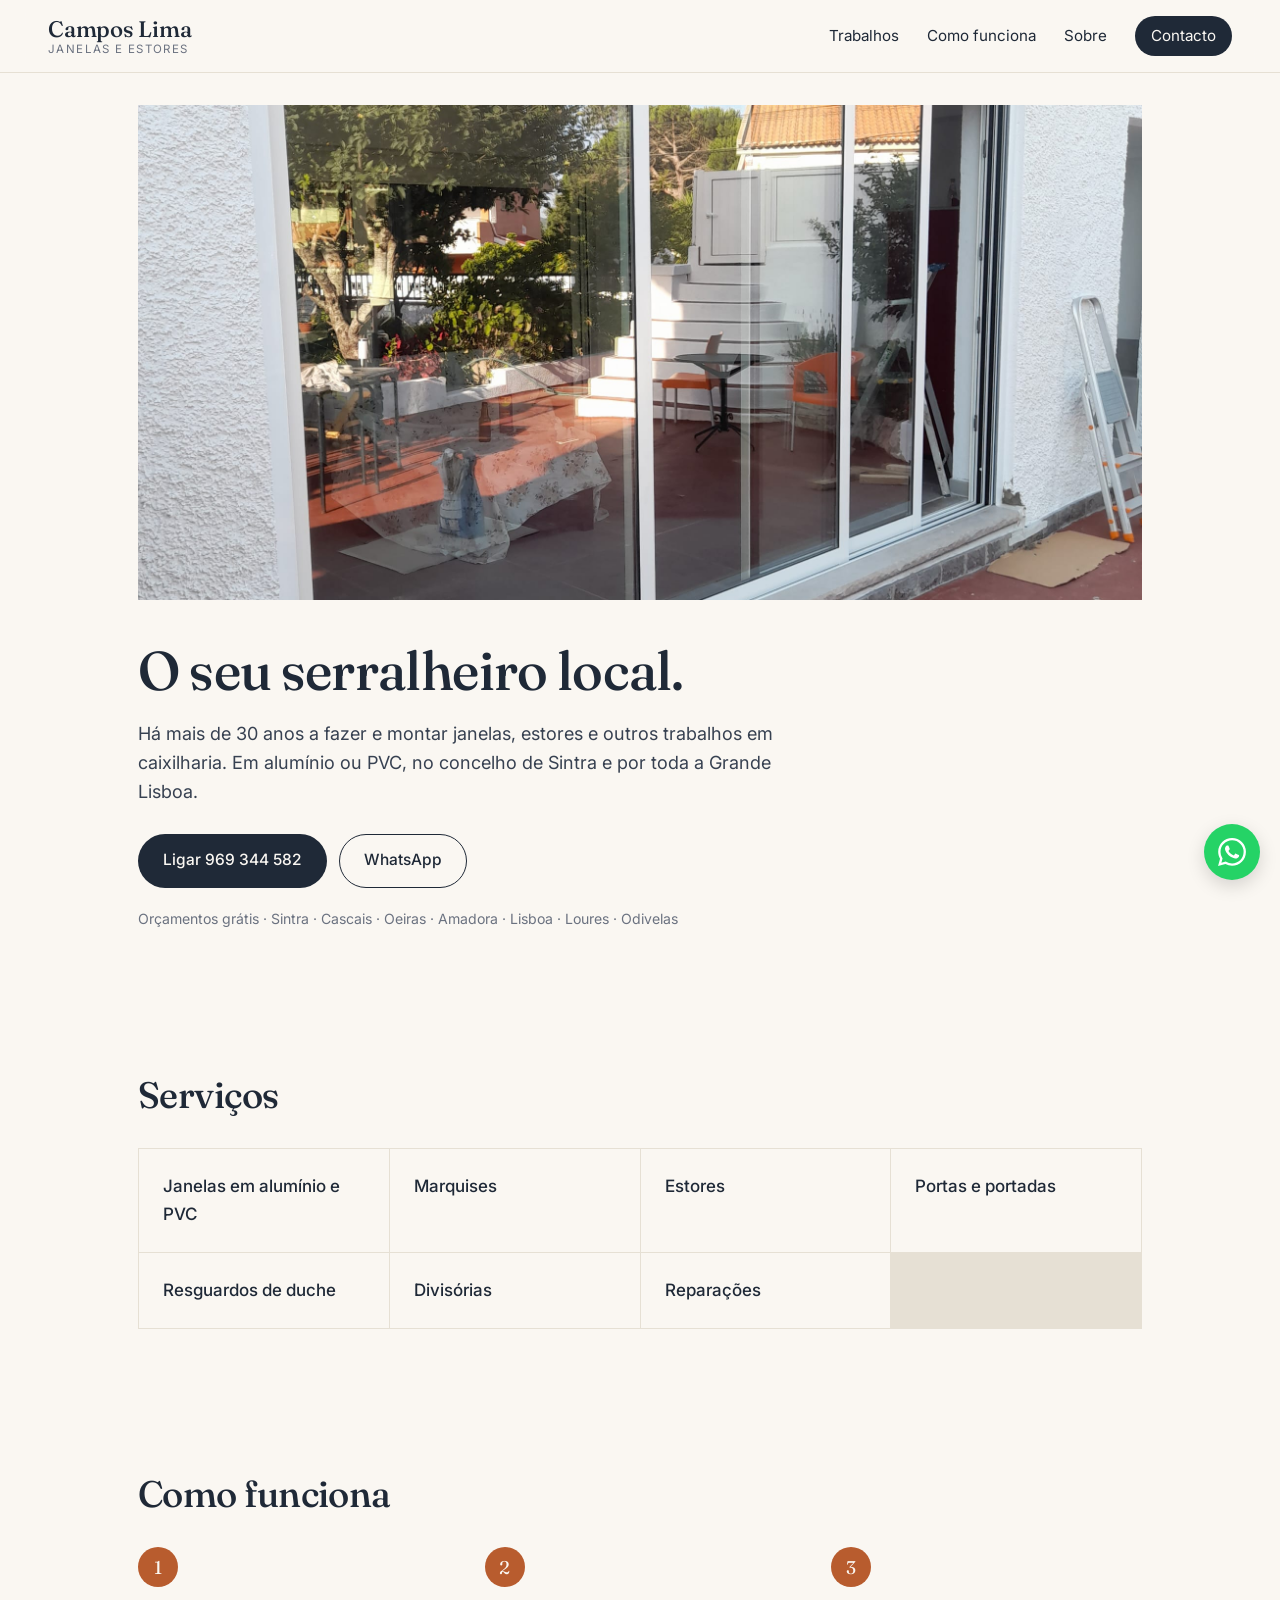
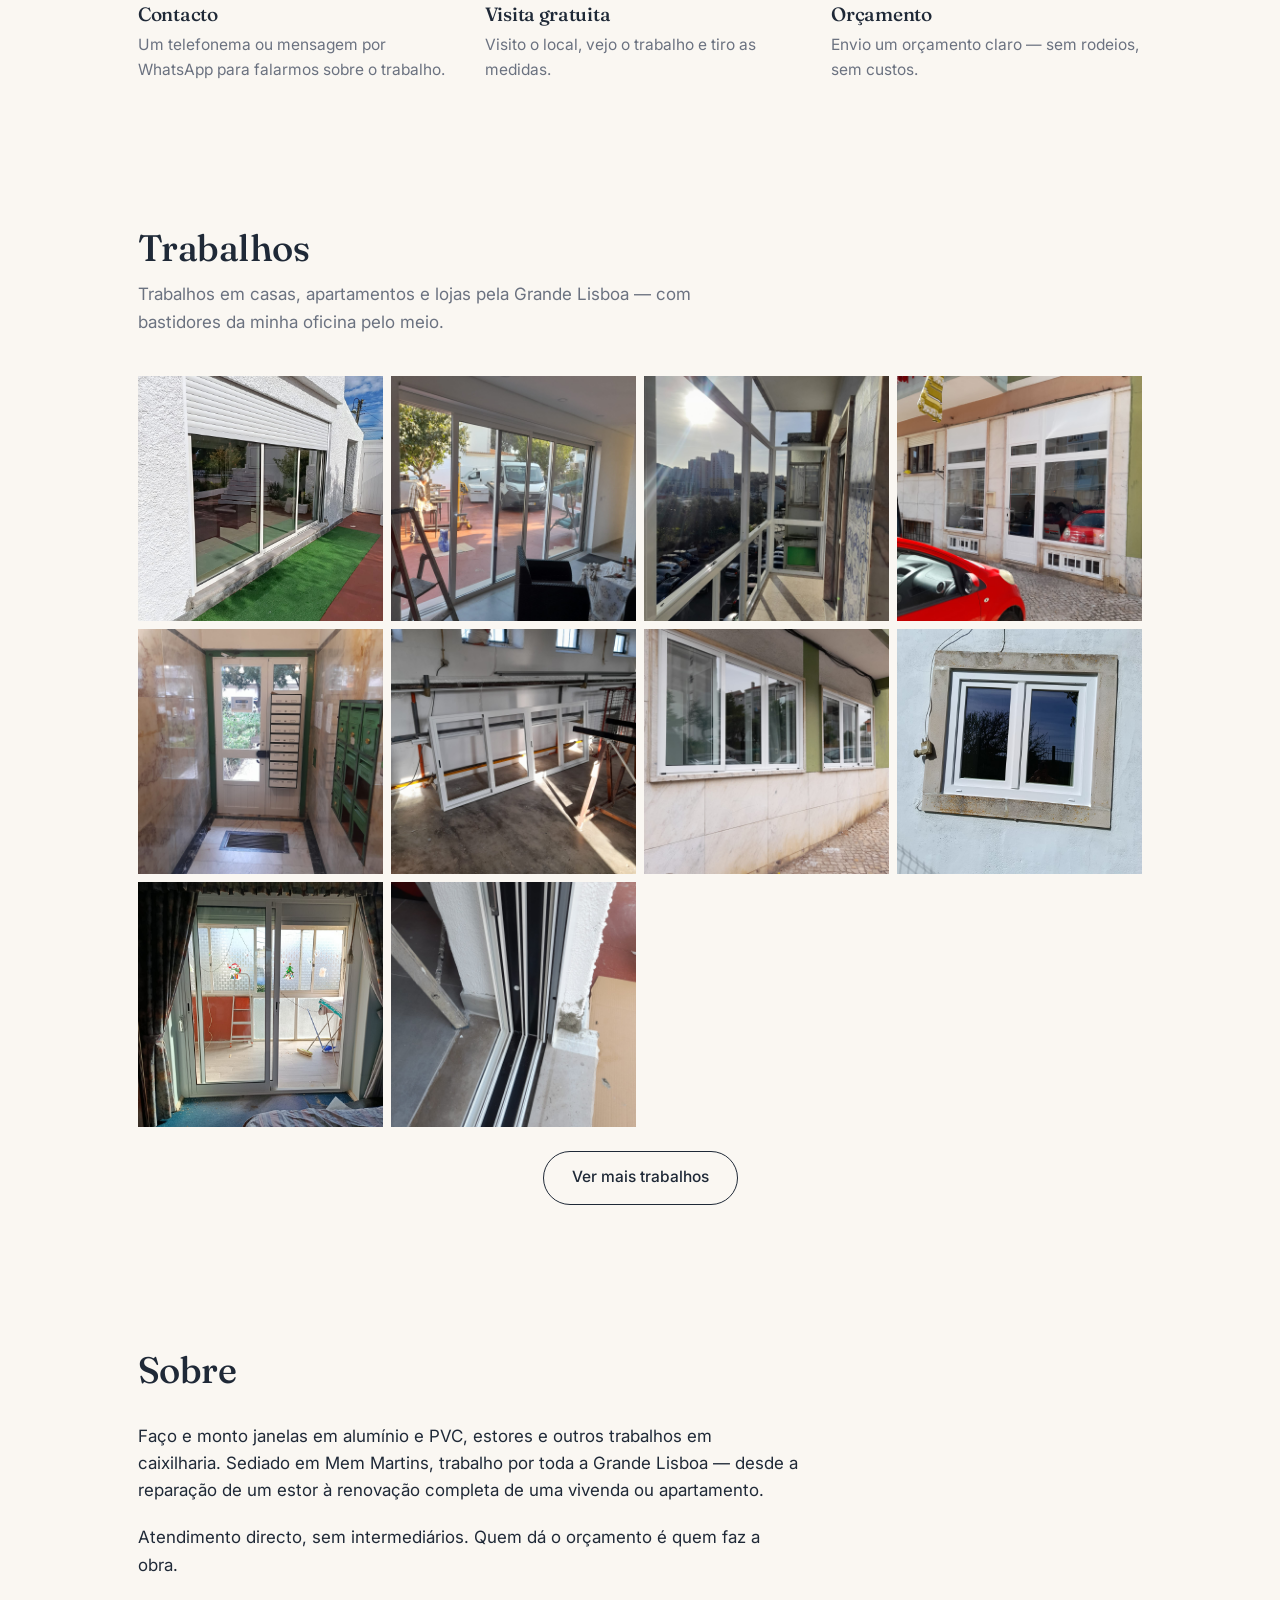
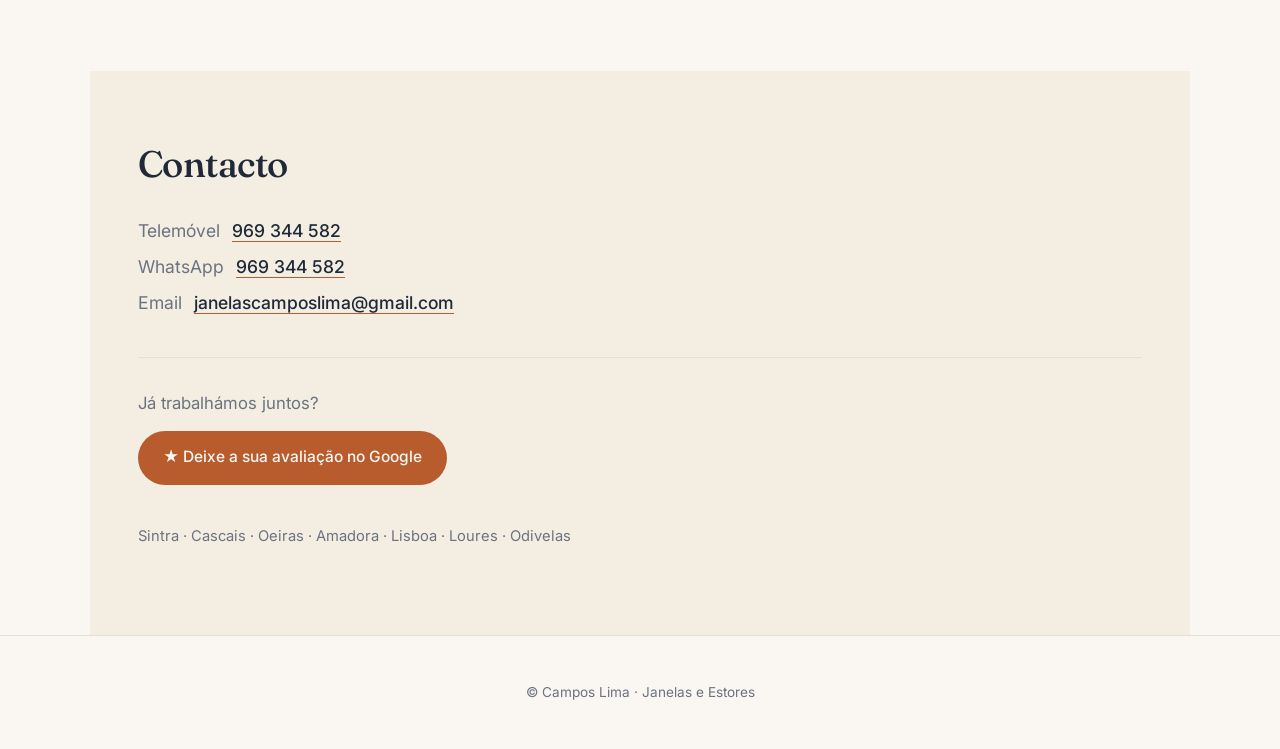
==== commit 32870070: "Adicionar botão de avaliação Google na secção de contacto Co-Authored-By: Claude Opus 4.8 <noreply@a" ====
--- a/index.html
+++ b/index.html
@@ -5,6 +5,11 @@
   <meta name="viewport" content="width=device-width, initial-scale=1">
   <title>Campos Lima — Janelas e Estores | Sintra · Grande Lisboa</title>
   <meta name="description" content="Caixilharia em alumínio e PVC: janelas, estores, marquises, portas e reparações. Há mais de 30 anos a servir Sintra, Cascais, Oeiras, Amadora, Lisboa, Loures e Odivelas. Orçamentos grátis.">
+
+  <link rel="icon" type="image/png" sizes="32x32" href="favicon-32x32.png">
+  <link rel="icon" type="image/png" sizes="16x16" href="favicon-16x16.png">
+  <link rel="icon" type="image/png" sizes="192x192" href="icon-192.png">
+  <link rel="apple-touch-icon" sizes="180x180" href="apple-touch-icon.png">
 
   <link rel="preconnect" href="https://fonts.googleapis.com">
   <link rel="preconnect" href="https://fonts.gstatic.com" crossorigin>
@@ -136,6 +141,10 @@
       <p class="contact-line"><span class="label">Telemóvel</span><a href="tel:+351969344582">969 344 582</a></p>
       <p class="contact-line"><span class="label">WhatsApp</span><a href="https://wa.me/351969344582">969 344 582</a></p>
       <p class="contact-line"><span class="label">Email</span><a href="mailto:janelascamposlima@gmail.com">janelascamposlima@gmail.com</a></p>
+      <div class="contact-review">
+        <p class="review-prompt">Já trabalhámos juntos?</p>
+        <a href="https://g.page/r/CZQpbRu1LVKcEAE/review" target="_blank" rel="noopener" class="btn btn-review">★ Deixe a sua avaliação no Google</a>
+      </div>
       <p class="contact-area">Sintra · Cascais · Oeiras · Amadora · Lisboa · Loures · Odivelas</p>
     </section>
 
--- a/style.css
+++ b/style.css
@@ -344,6 +344,23 @@
   border-bottom: 1px solid var(--accent);
 }
 
+.contact-review {
+  margin: 2.5rem 0 0;
+  padding-top: 2rem;
+  border-top: 1px solid var(--line);
+}
+
+.review-prompt {
+  margin: 0 0 0.85rem;
+  color: var(--muted);
+  font-size: 1.05rem;
+}
+
+.btn-review {
+  background: var(--accent);
+  color: var(--paper);
+}
+
 .contact-area {
   color: var(--muted);
   font-size: 0.92rem;
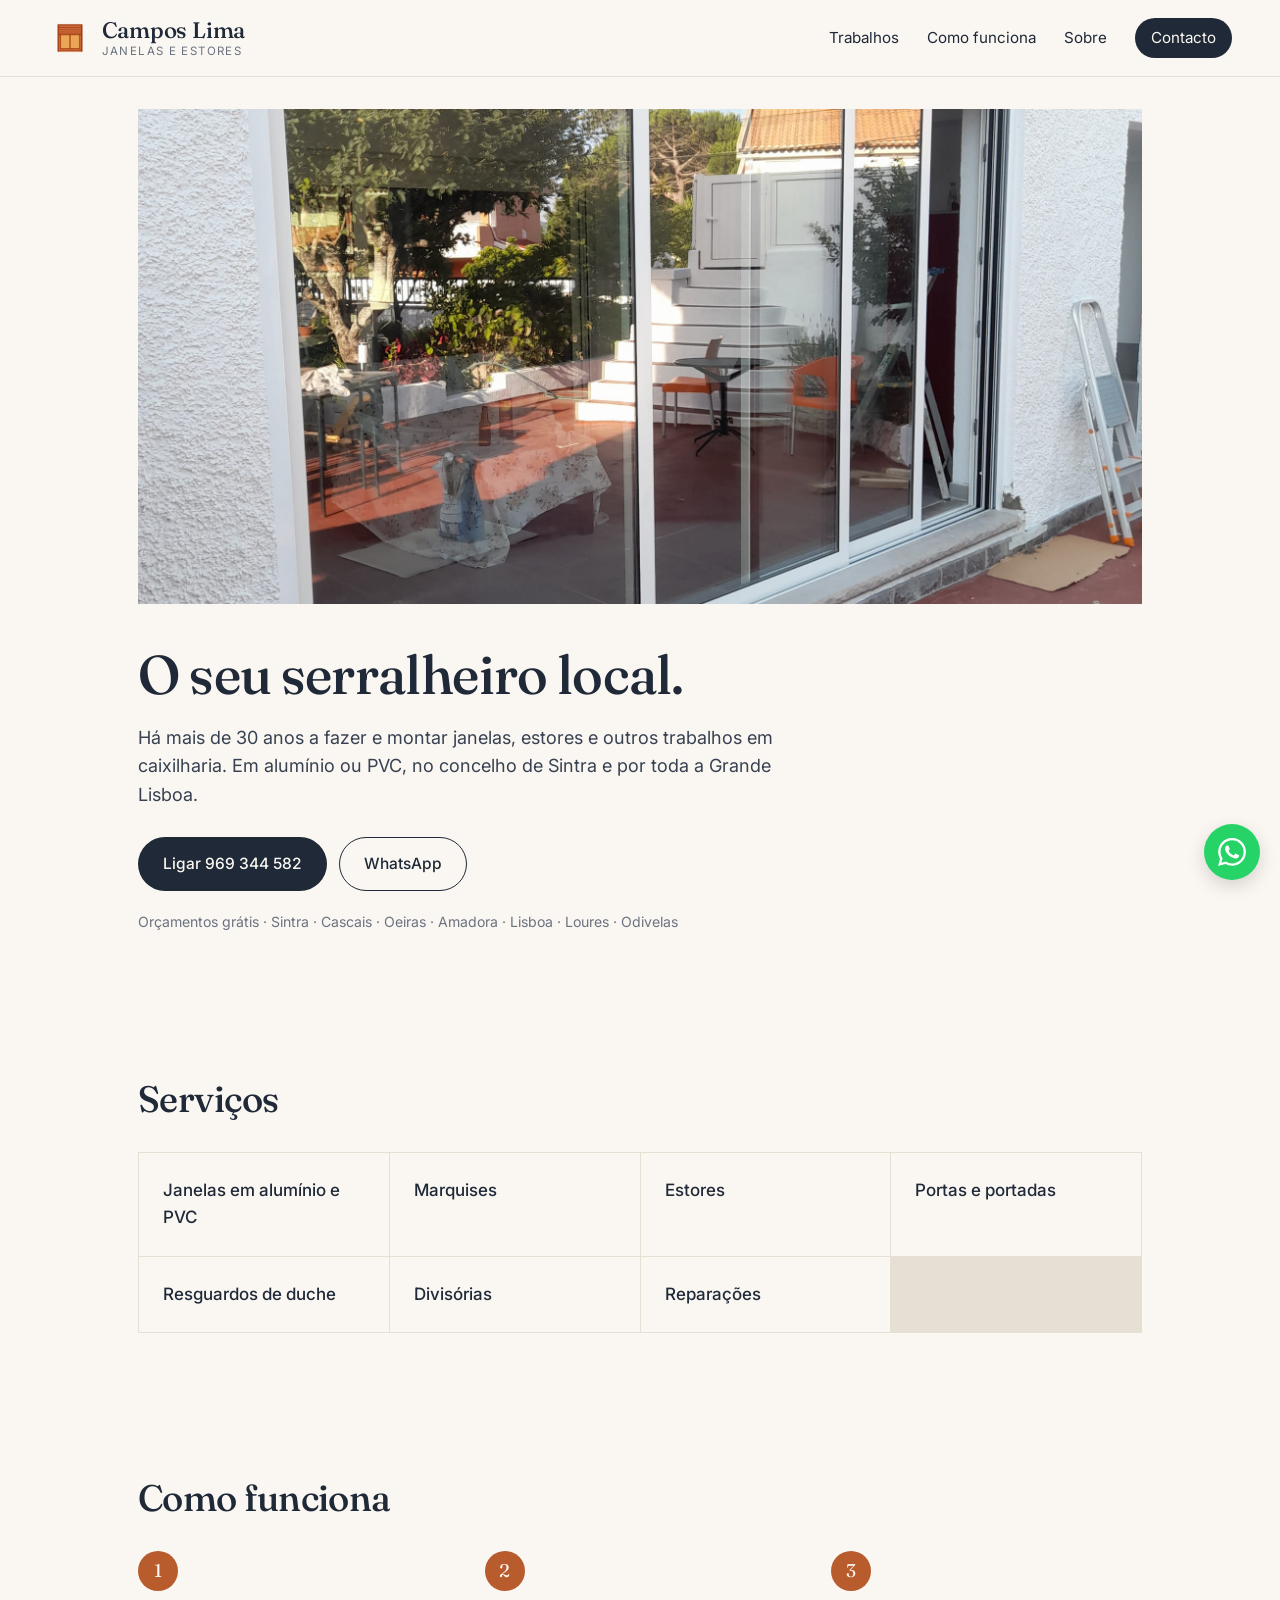
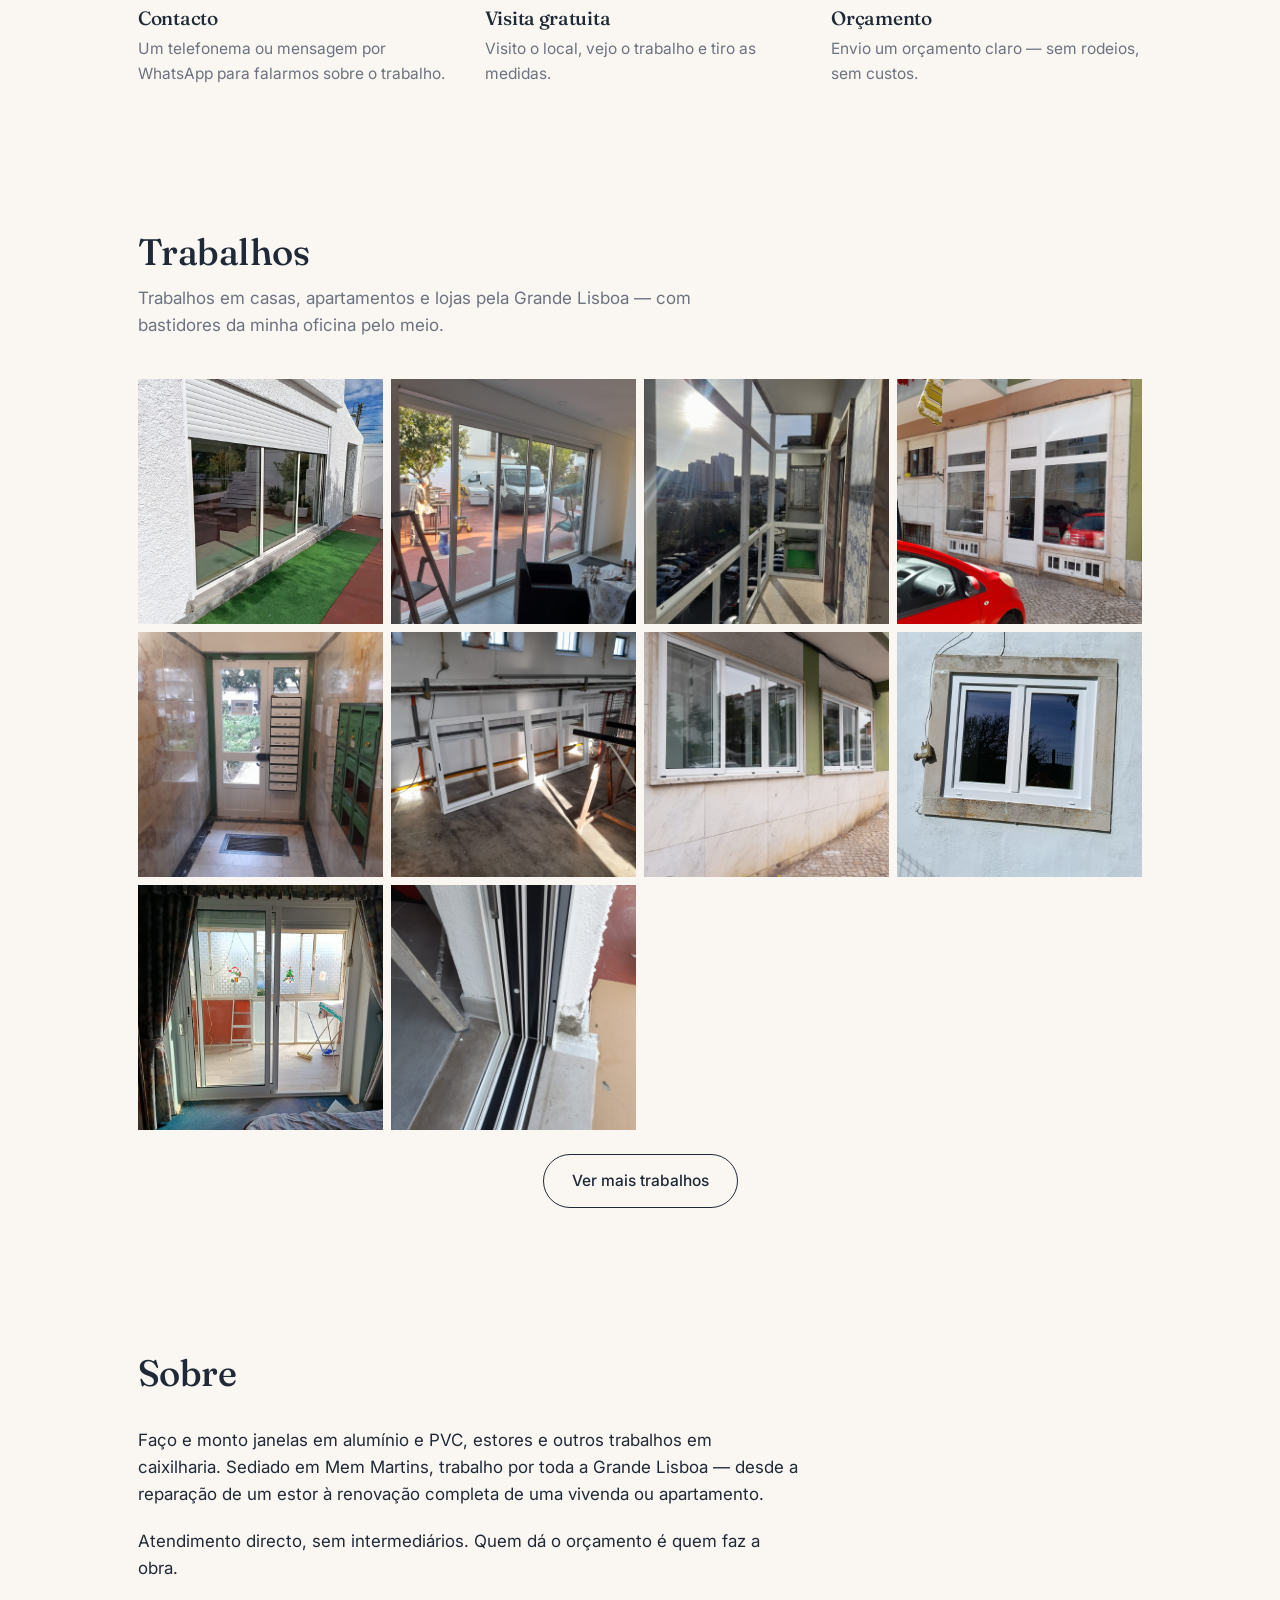
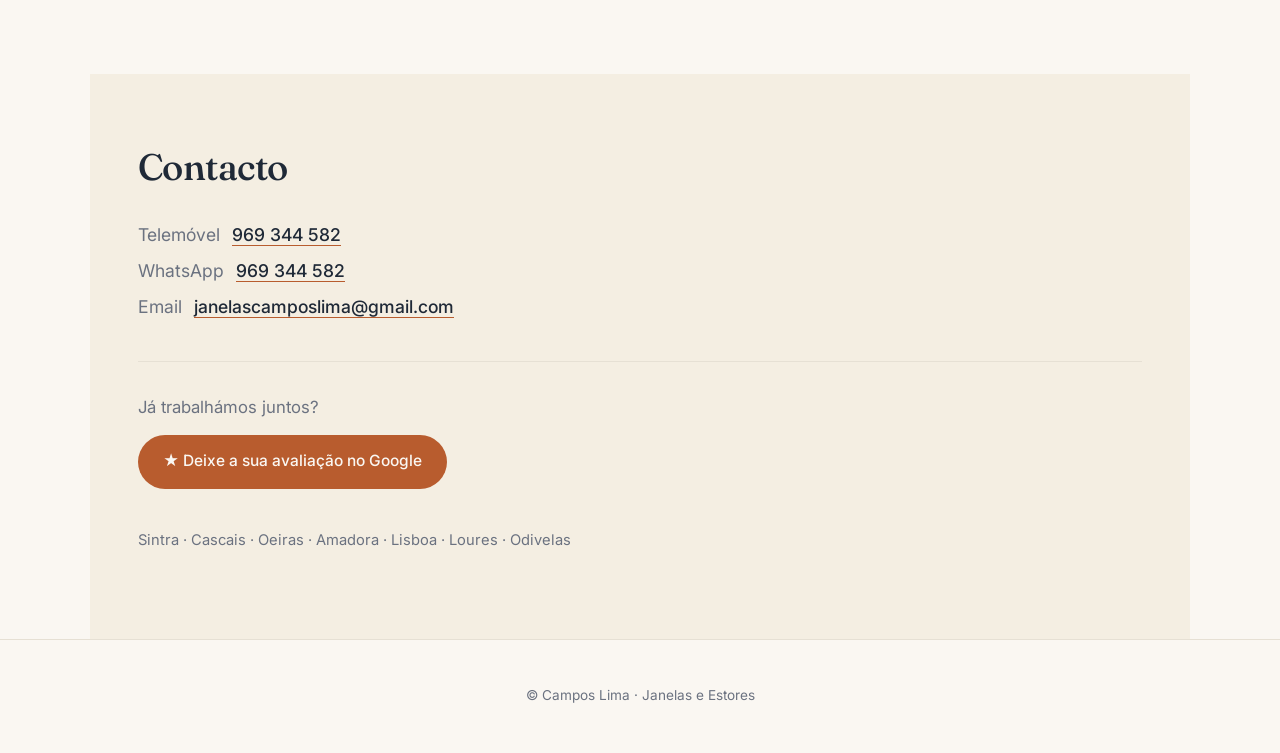
==== commit 283cff4a: "Logo no cabecalho + favicon.ico (janela) para resultados Google Co-Authored-By: Claude Opus 4.8 <nor" ====
--- a/index.html
+++ b/index.html
@@ -6,6 +6,7 @@
   <title>Campos Lima — Janelas e Estores | Sintra · Grande Lisboa</title>
   <meta name="description" content="Caixilharia em alumínio e PVC: janelas, estores, marquises, portas e reparações. Há mais de 30 anos a servir Sintra, Cascais, Oeiras, Amadora, Lisboa, Loures e Odivelas. Orçamentos grátis.">
 
+  <link rel="icon" href="favicon.ico" sizes="any">
   <link rel="icon" type="image/png" sizes="32x32" href="favicon-32x32.png">
   <link rel="icon" type="image/png" sizes="16x16" href="favicon-16x16.png">
   <link rel="icon" type="image/png" sizes="192x192" href="icon-192.png">
@@ -21,8 +22,11 @@
 
   <header class="header">
     <a href="/" class="brand">
-      <span class="brand-name">Campos Lima</span>
-      <span class="brand-tag">Janelas e Estores</span>
+      <img class="brand-logo" src="header-logo.png" alt="" width="44" height="44">
+      <span class="brand-text">
+        <span class="brand-name">Campos Lima</span>
+        <span class="brand-tag">Janelas e Estores</span>
+      </span>
     </a>
     <button class="nav-burger" aria-expanded="false" aria-controls="primary-nav" aria-label="Menu">
       <span></span><span></span><span></span>
--- a/style.css
+++ b/style.css
@@ -56,7 +56,9 @@
   border-bottom: 1px solid var(--line);
 }
 
-.brand { display: flex; flex-direction: column; line-height: 1.1; }
+.brand { display: flex; align-items: center; gap: 0.6rem; line-height: 1.1; }
+.brand-logo { width: 44px; height: 44px; flex-shrink: 0; display: block; }
+.brand-text { display: flex; flex-direction: column; }
 .brand-name {
   font-family: 'Fraunces', serif;
   font-size: 1.4rem;
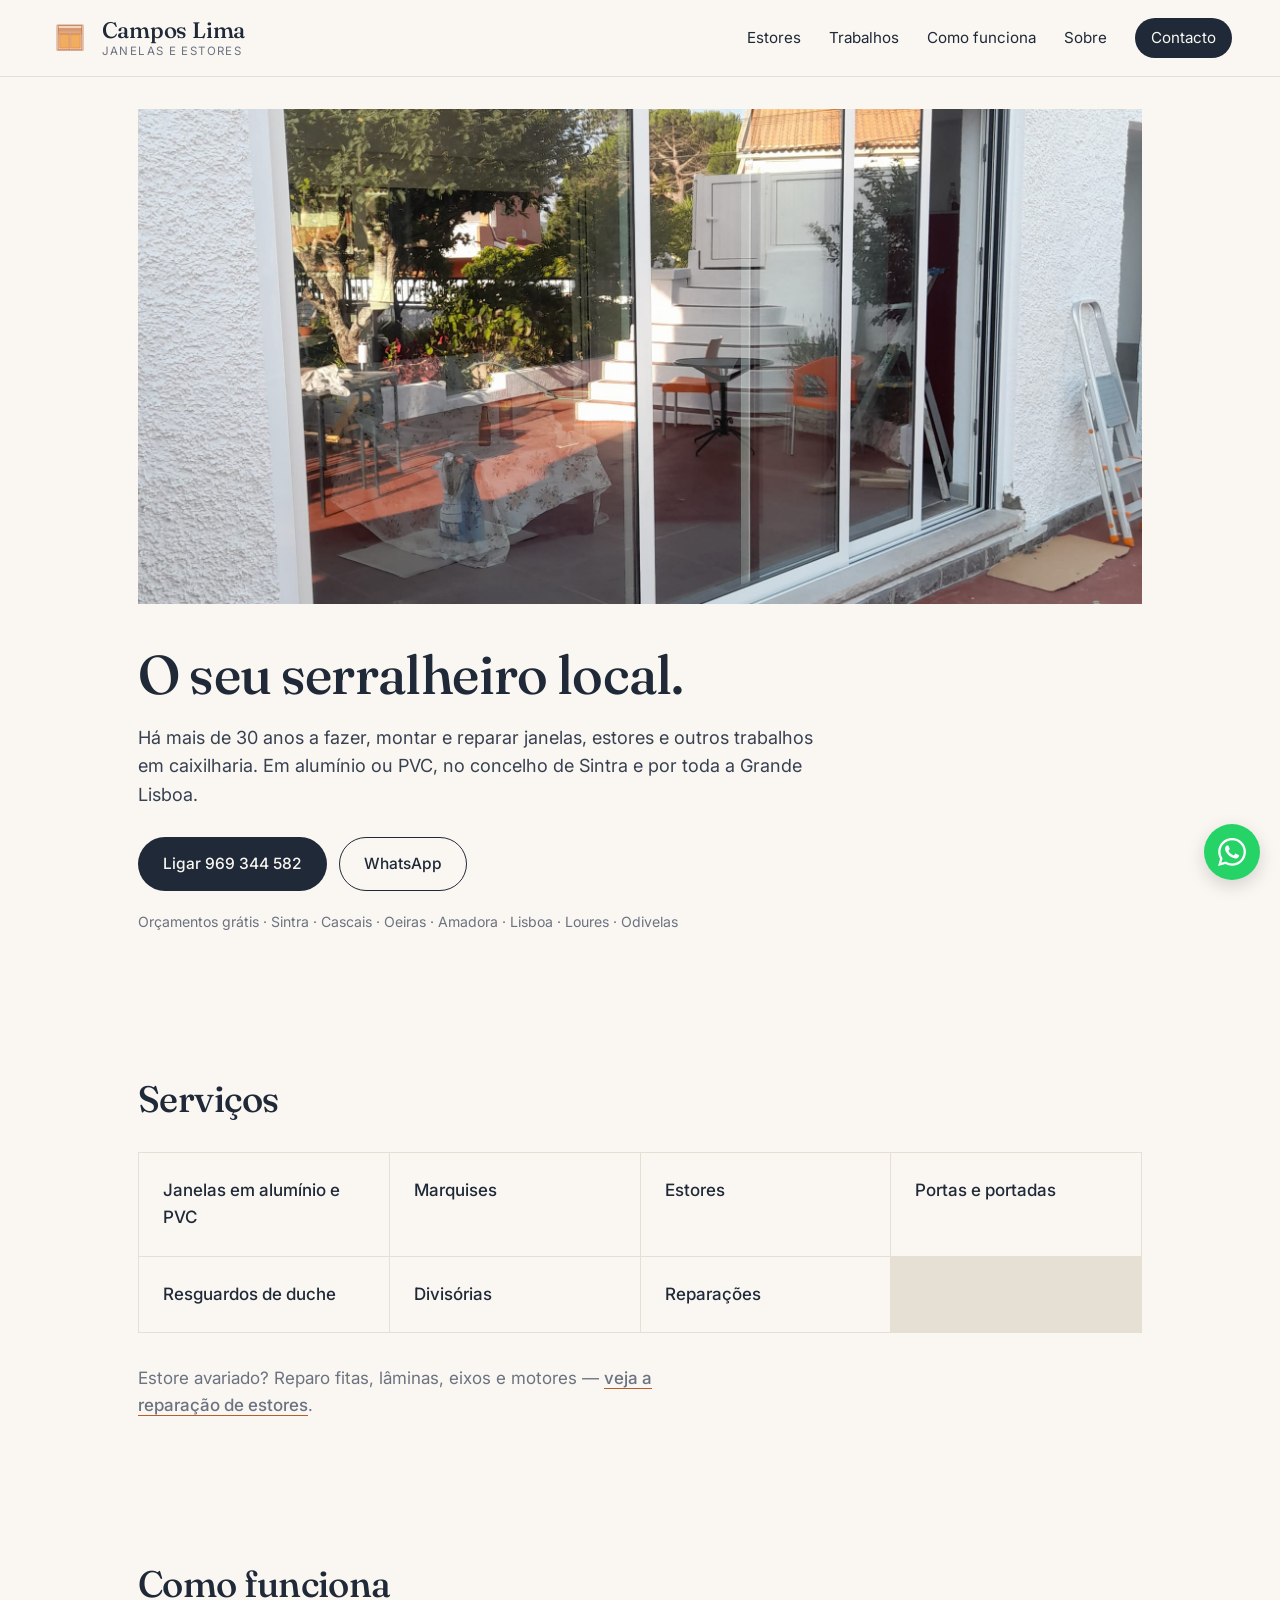
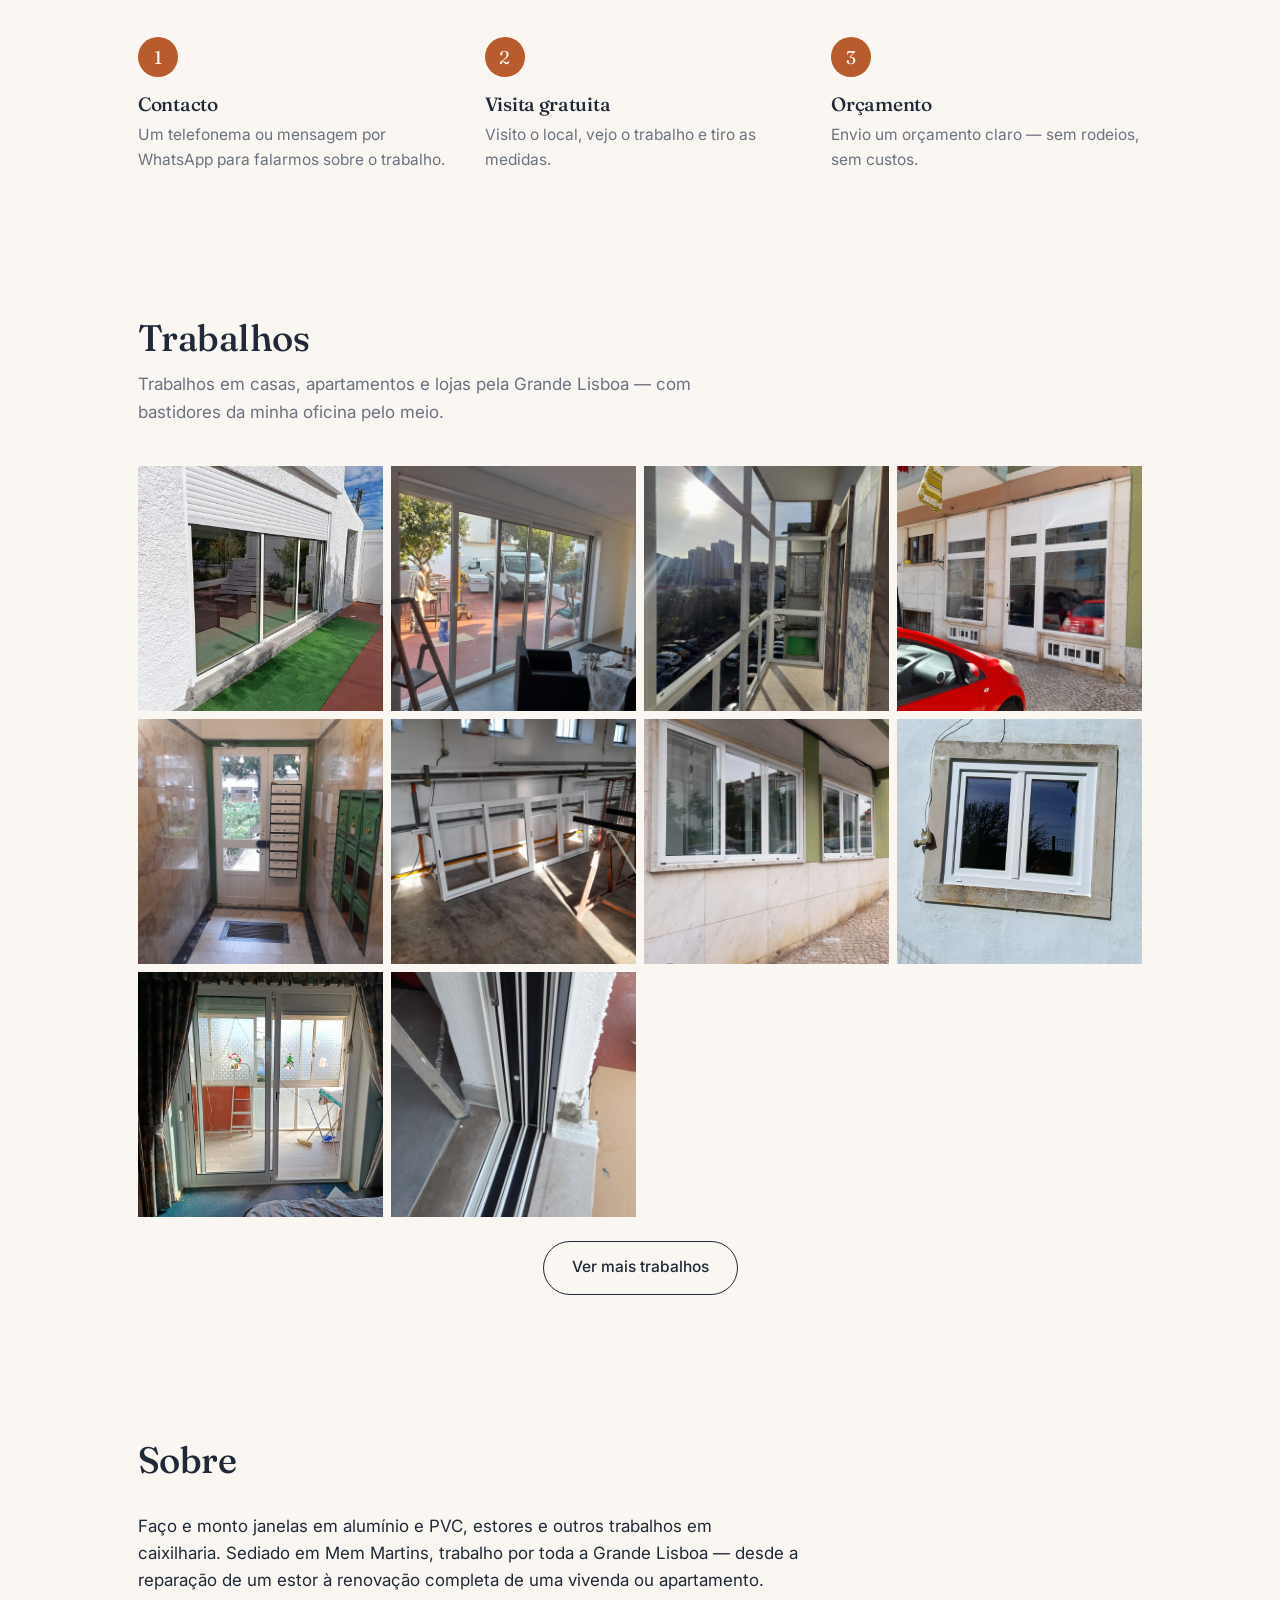
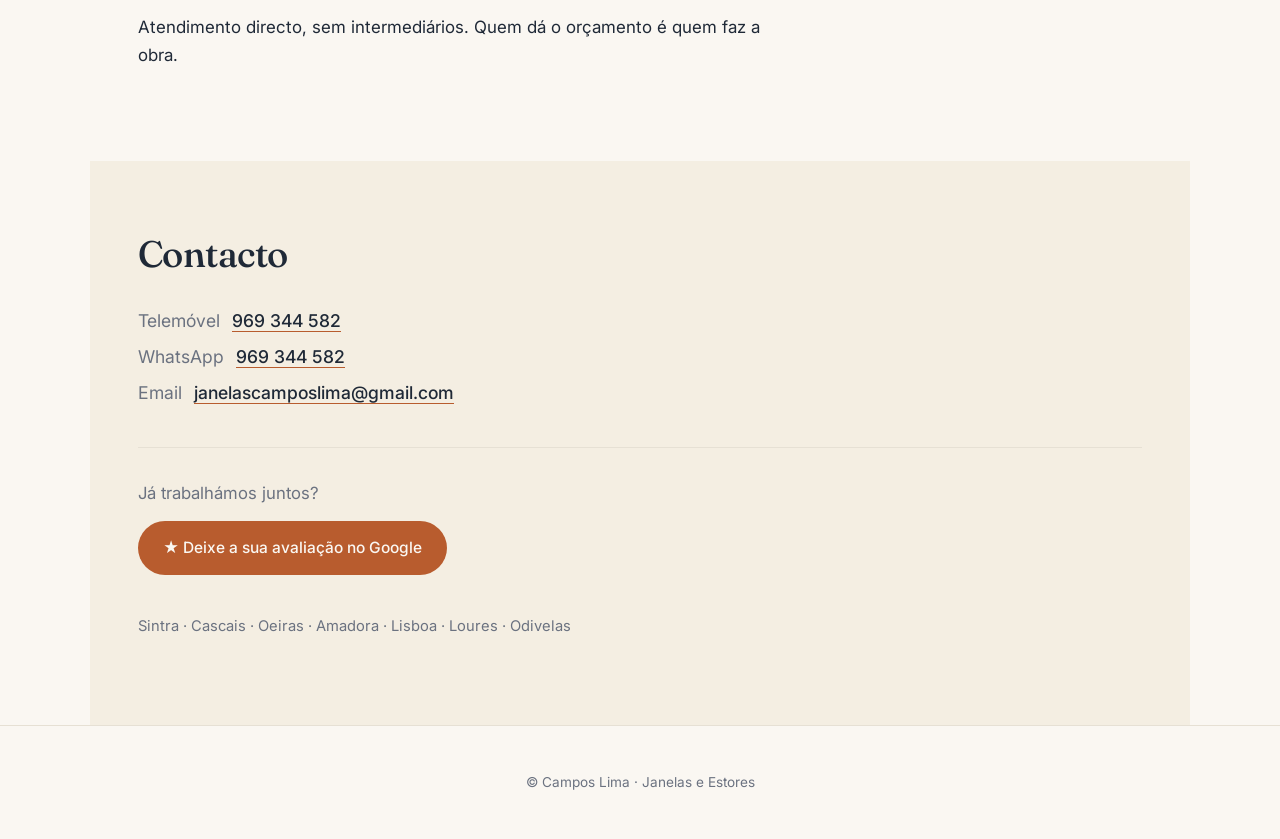
==== commit 1e73965a: "Reparações em destaque: 'fazer, montar e reparar' no hero, estores elétricos, nav e atalho para /est" ====
--- a/index.html
+++ b/index.html
@@ -4,7 +4,7 @@
   <meta charset="UTF-8">
   <meta name="viewport" content="width=device-width, initial-scale=1">
   <title>Campos Lima — Janelas e Estores | Sintra · Grande Lisboa</title>
-  <meta name="description" content="Caixilharia em alumínio e PVC: janelas, estores, marquises, portas e reparações. Há mais de 30 anos a servir Sintra, Cascais, Oeiras, Amadora, Lisboa, Loures e Odivelas. Orçamentos grátis.">
+  <meta name="description" content="Caixilharia em alumínio e PVC: janelas, estores manuais e elétricos, marquises, portas e reparações. Há mais de 30 anos a servir Sintra, Cascais, Oeiras, Amadora, Lisboa, Loures e Odivelas. Orçamentos grátis.">
 
   <link rel="icon" href="favicon.ico" sizes="any">
   <link rel="icon" type="image/png" sizes="32x32" href="favicon-32x32.png">
@@ -32,6 +32,7 @@
       <span></span><span></span><span></span>
     </button>
     <nav class="nav" id="primary-nav">
+      <a href="/estores">Estores</a>
       <a href="#trabalhos">Trabalhos</a>
       <a href="#como-funciona">Como funciona</a>
       <a href="#sobre">Sobre</a>
@@ -45,7 +46,7 @@
       <img class="hero-photo" src="fotos/obra-01.jpg" alt="Trabalho em janelas e marquise de Campos Lima">
       <div class="hero-text">
         <h1>O seu serralheiro local.</h1>
-        <p class="lead">Há mais de 30 anos a fazer e montar janelas, estores e outros trabalhos em caixilharia. Em alumínio ou PVC, no concelho de Sintra e por toda a Grande Lisboa.</p>
+        <p class="lead">Há mais de 30 anos a fazer, montar e reparar janelas, estores e outros trabalhos em caixilharia. Em alumínio ou PVC, no concelho de Sintra e por toda a Grande Lisboa.</p>
         <div class="actions">
           <a href="tel:+351969344582" class="btn btn-primary">Ligar 969 344 582</a>
           <a href="https://wa.me/351969344582" class="btn btn-ghost">WhatsApp</a>
@@ -65,6 +66,7 @@
         <li>Divisórias</li>
         <li>Reparações</li>
       </ul>
+      <p class="section-intro" style="margin: 2rem 0 0;">Estore avariado? Reparo fitas, lâminas, eixos e motores — <a href="/estores" style="border-bottom: 1px solid var(--accent); font-weight: 500;">veja a reparação de estores</a>.</p>
     </section>
 
     <section class="section process" id="como-funciona">
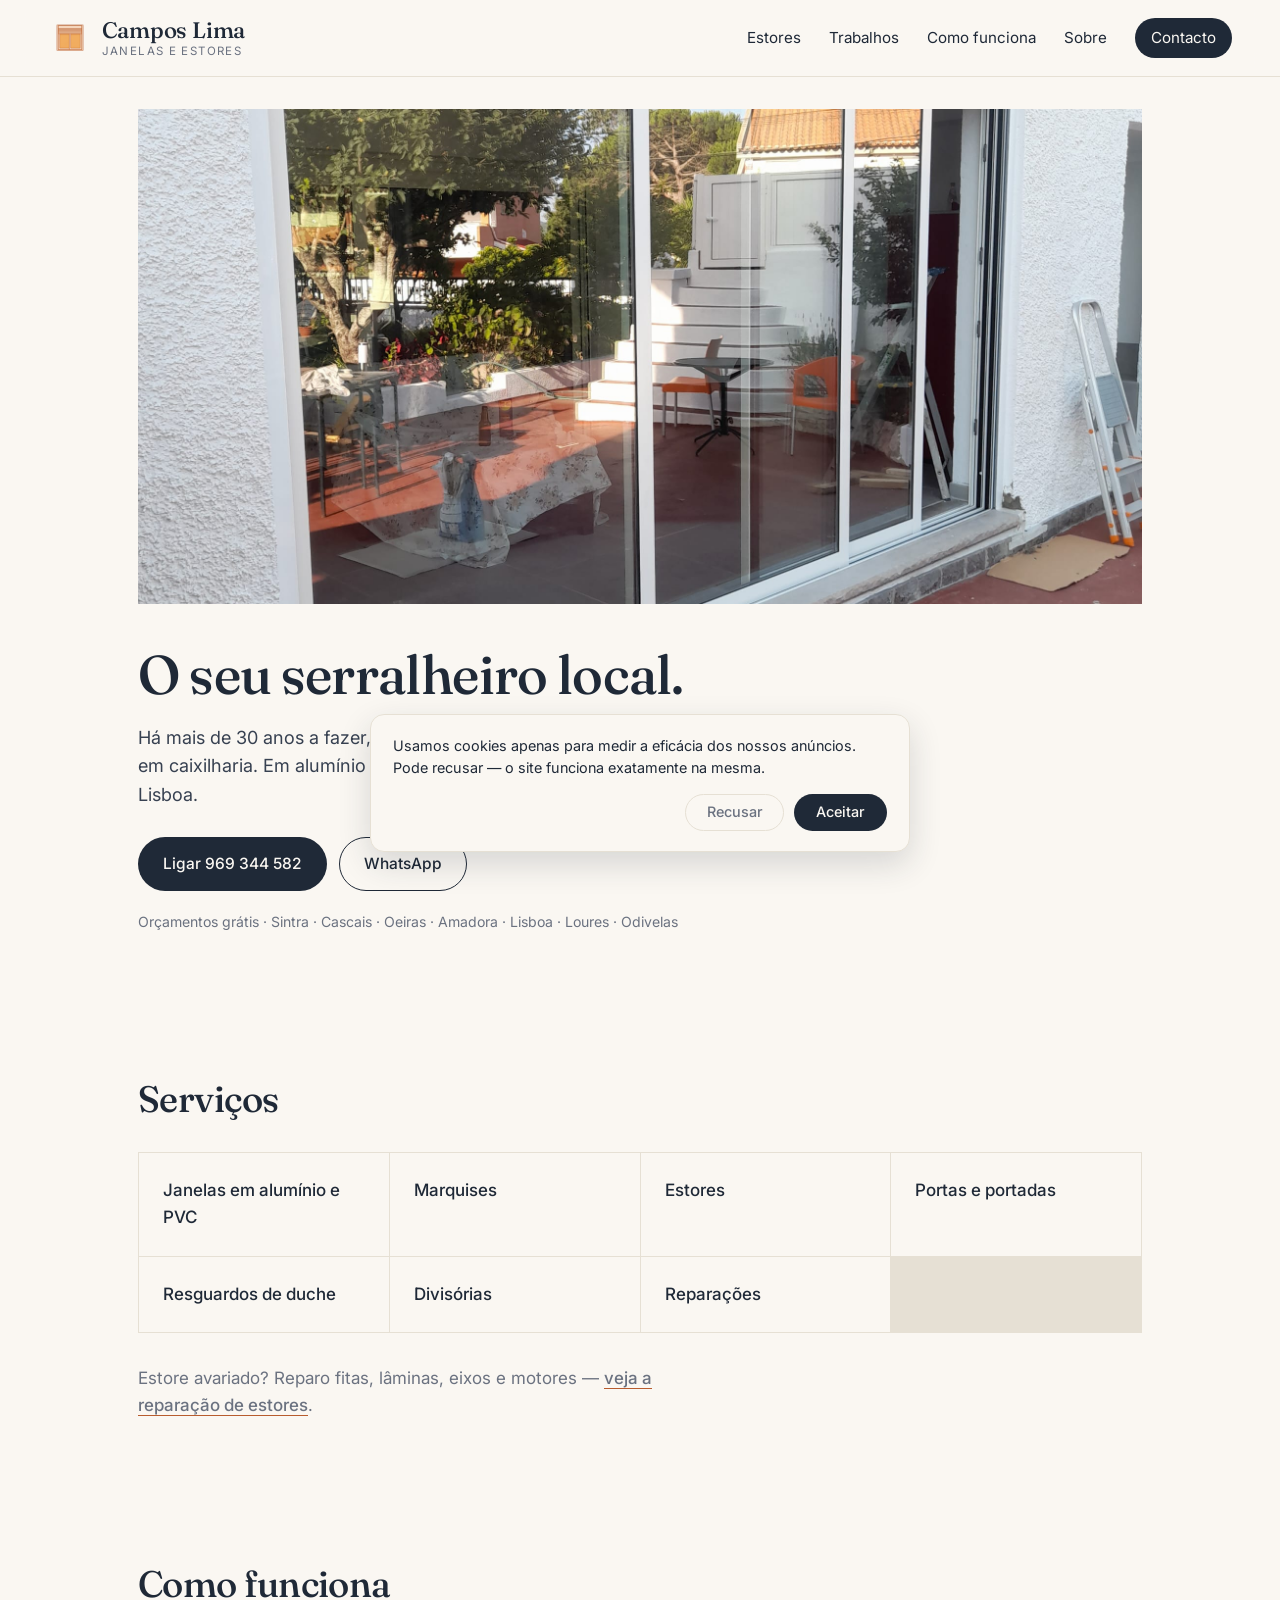
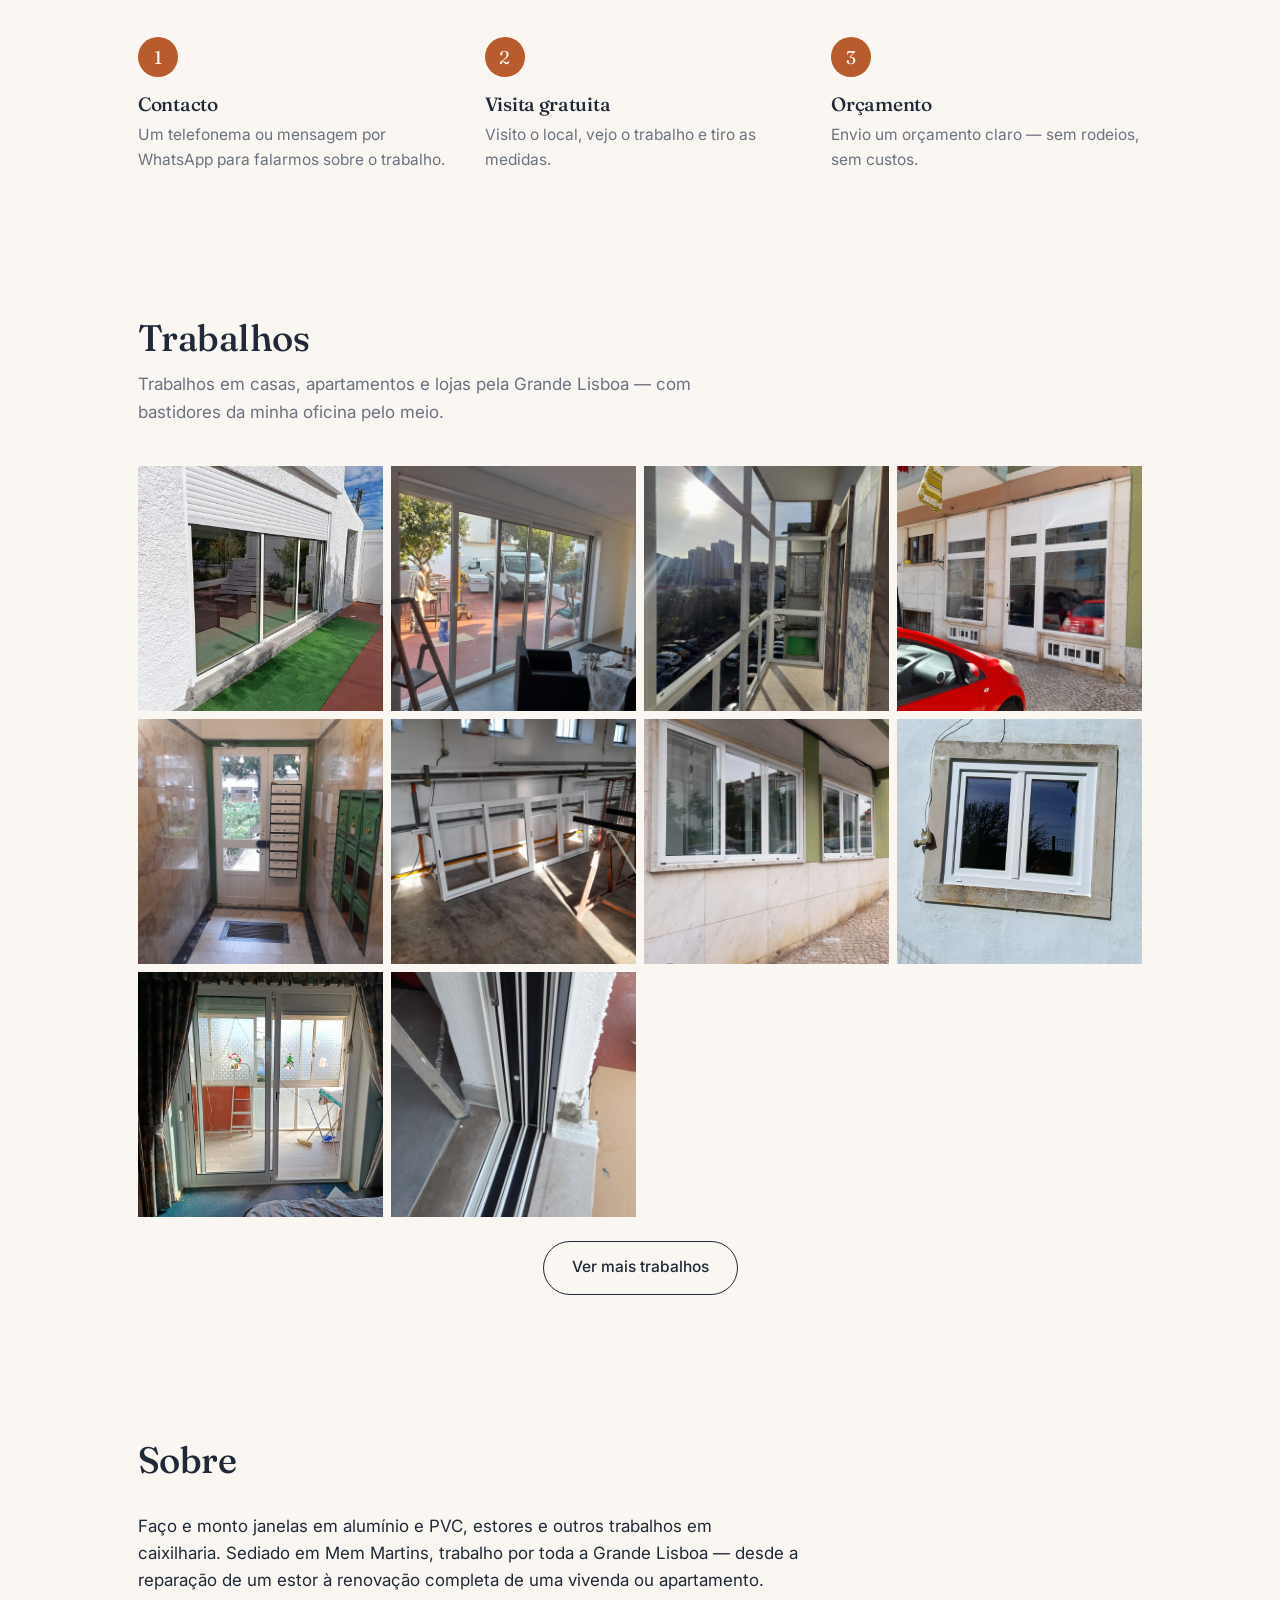
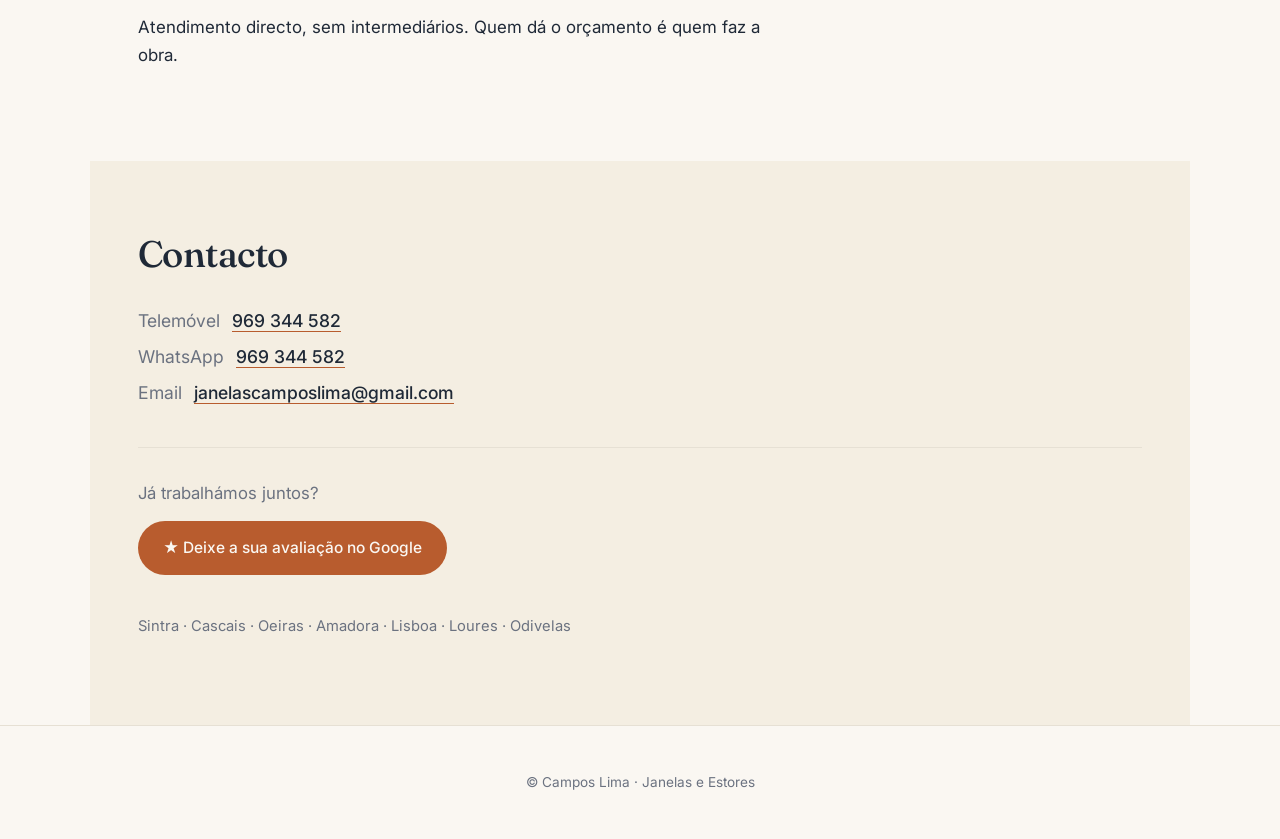
==== commit 7a9589b5: "Google Ads tag (AW-18235001834) + banner de cookies com Consent Mode v2 - gtag.js no <head> de index" ====
--- a/index.html
+++ b/index.html
@@ -3,6 +3,26 @@
 <head>
   <meta charset="UTF-8">
   <meta name="viewport" content="width=device-width, initial-scale=1">
+
+  <!-- Google tag (gtag.js) -->
+  <script async src="https://www.googletagmanager.com/gtag/js?id=AW-18235001834"></script>
+  <script>
+    window.dataLayer = window.dataLayer || [];
+    function gtag(){dataLayer.push(arguments);}
+
+    // Consentimento: negado por defeito (Consent Mode v2) até o utilizador aceitar — ver consent.js
+    gtag('consent', 'default', {
+      'ad_storage': 'denied',
+      'ad_user_data': 'denied',
+      'ad_personalization': 'denied',
+      'analytics_storage': 'denied',
+      'wait_for_update': 500
+    });
+
+    gtag('js', new Date());
+    gtag('config', 'AW-18235001834');
+  </script>
+
   <title>Campos Lima — Janelas e Estores | Sintra · Grande Lisboa</title>
   <meta name="description" content="Caixilharia em alumínio e PVC: janelas, estores manuais e elétricos, marquises, portas e reparações. Há mais de 30 anos a servir Sintra, Cascais, Oeiras, Amadora, Lisboa, Loures e Odivelas. Orçamentos grátis.">
 
@@ -182,5 +202,7 @@
     }));
   </script>
 
+  <script defer src="consent.js"></script>
+
 </body>
 </html>
--- a/style.css
+++ b/style.css
@@ -399,3 +399,53 @@
 }
 
 .whatsapp-fab:hover { transform: translateY(-2px); }
+
+/* ---------- Aviso de cookies (Consent Mode) ---------- */
+
+.cookie-banner {
+  position: fixed;
+  left: var(--gutter);
+  right: var(--gutter);
+  bottom: var(--gutter);
+  z-index: 200;
+  max-width: 540px;
+  margin-inline: auto;
+  background: var(--paper);
+  border: 1px solid var(--line);
+  border-radius: 14px;
+  box-shadow: 0 12px 32px rgba(31, 41, 55, 0.16);
+  padding: 1.25rem 1.4rem;
+  display: flex;
+  flex-direction: column;
+  gap: 0.9rem;
+}
+
+.cookie-text {
+  margin: 0;
+  font-size: 0.9rem;
+  line-height: 1.55;
+  color: var(--ink);
+}
+
+.cookie-actions {
+  display: flex;
+  gap: 0.6rem;
+  justify-content: flex-end;
+  flex-wrap: wrap;
+}
+
+.cookie-btn {
+  font: 500 0.9rem/1 'Inter', sans-serif;
+  padding: 0.65rem 1.3rem;
+  border-radius: 999px;
+  border: 1px solid transparent;
+  cursor: pointer;
+  transition: transform 0.15s ease, background 0.2s ease, color 0.2s ease, border-color 0.2s ease;
+}
+.cookie-btn:hover { transform: translateY(-1px); }
+.cookie-accept { background: var(--ink); color: var(--paper); }
+.cookie-reject { background: transparent; border-color: var(--line); color: var(--muted); }
+.cookie-reject:hover { border-color: var(--ink); color: var(--ink); }
+
+/* esconde o botão flutuante de WhatsApp enquanto o aviso está visível */
+.cookie-active .whatsapp-fab { display: none; }
